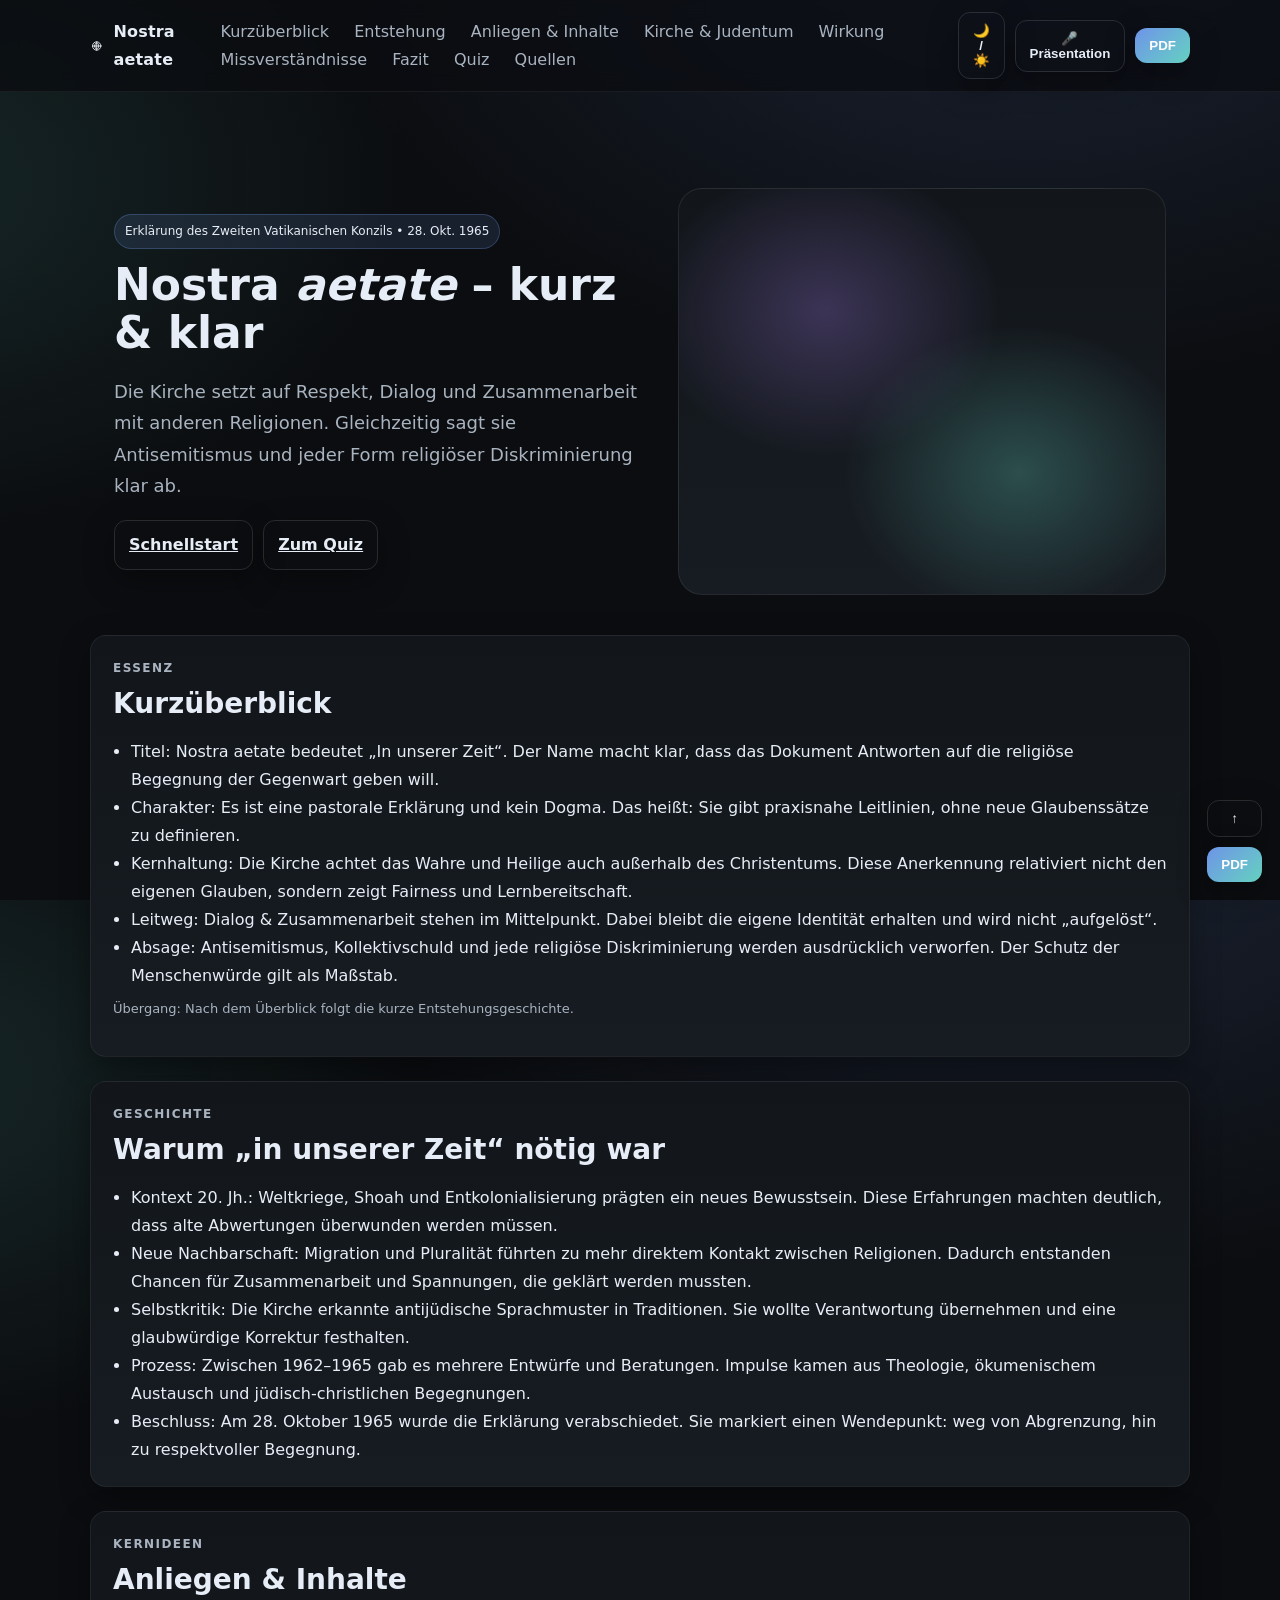
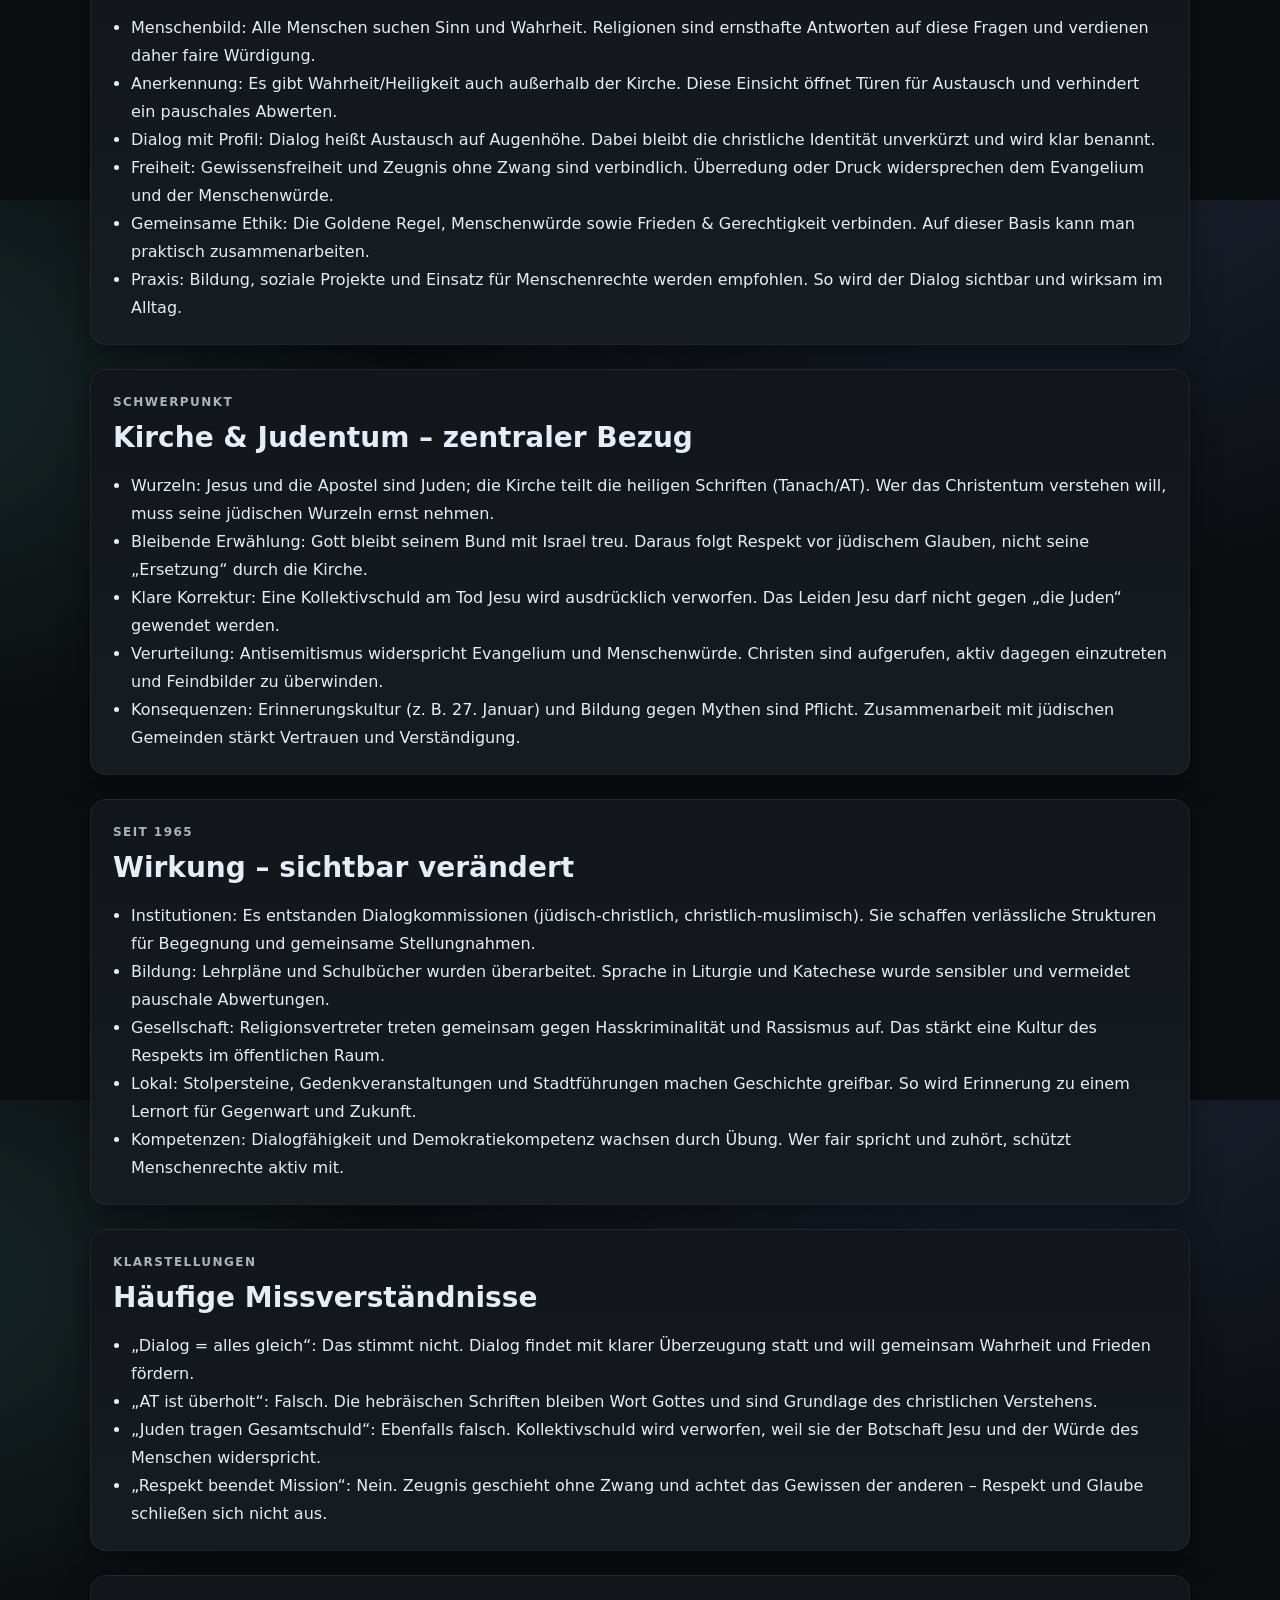
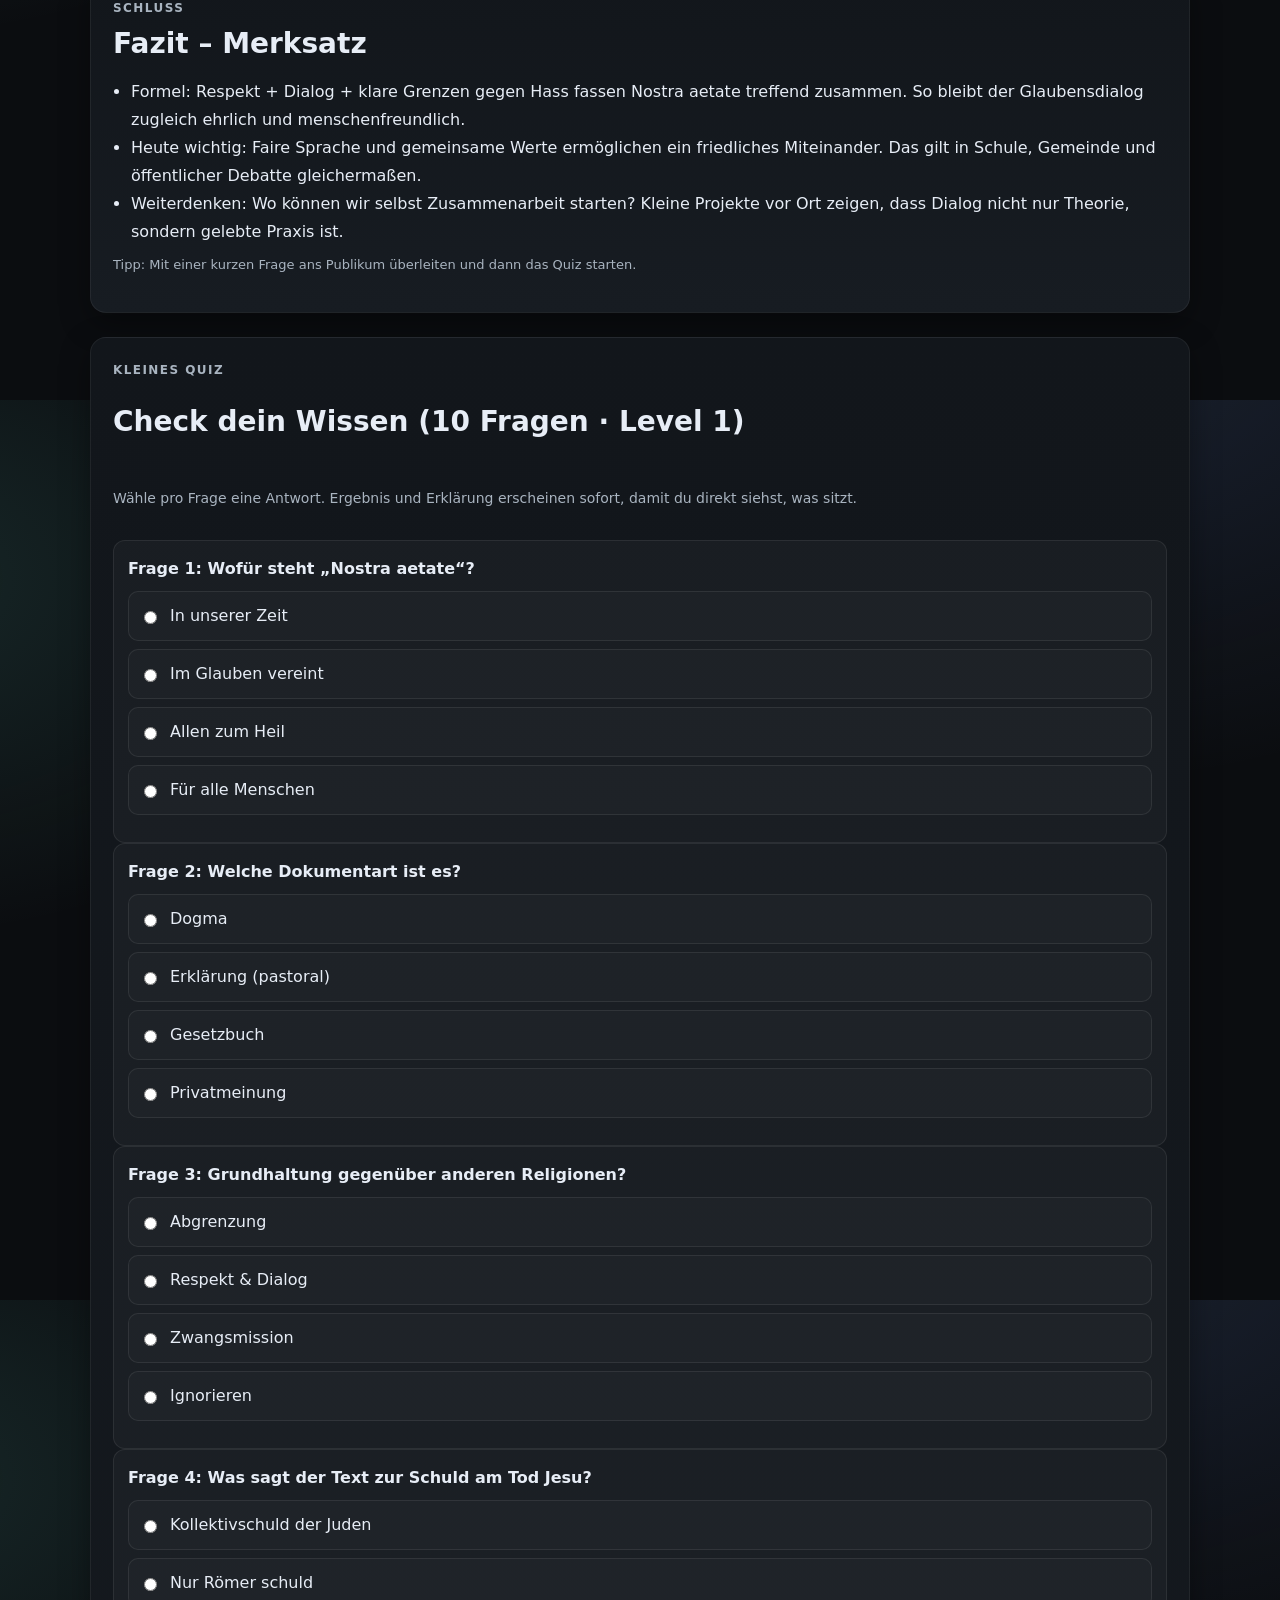
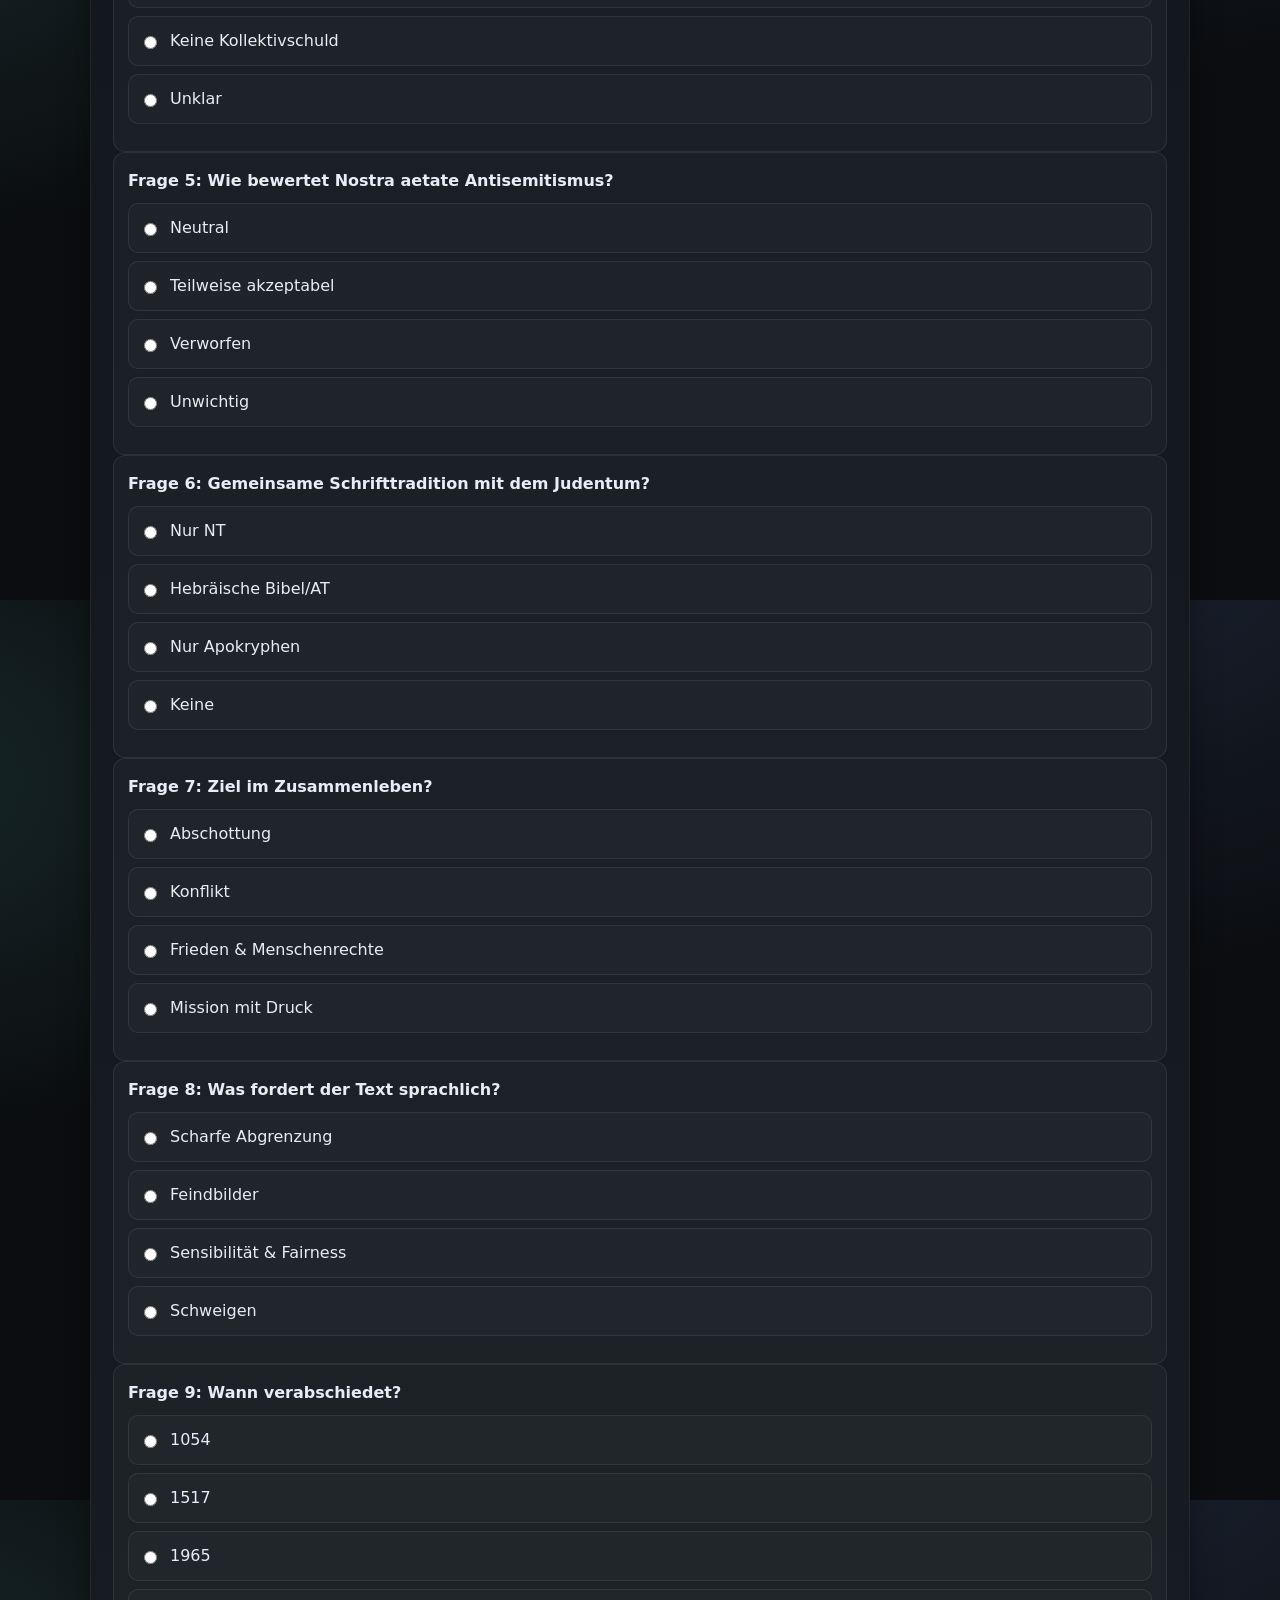
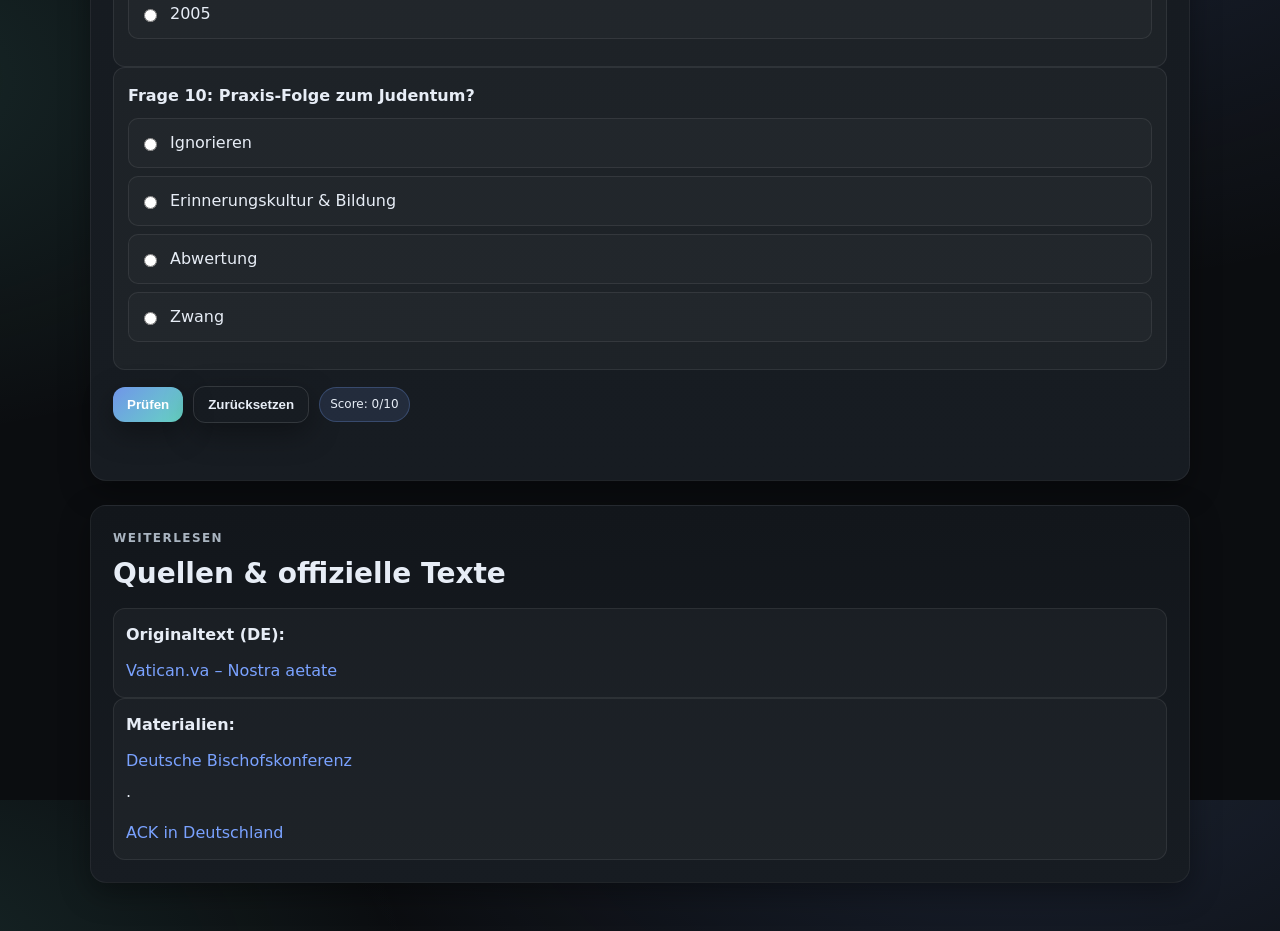
==== online_viewer_net.html @ 60f6f9ee "Add files via upload" ====
<!doctype html>
<html lang="de">
<head>
  <meta charset="utf-8" />
  <meta name="viewport" content="width=device-width, initial-scale=1" />
  <title>Nostra aetate – Kurz & klar (Präsentationsmodus + Quiz)</title>
  <meta name="description" content="Nostra aetate (1965) verständlich erklärt – mit Präsentationsmodus für Referate, längeren Stichpunkten (Option B) und kleinem Quiz." />

  <!-- Favicon als eingebettetes SVG (passt sich currentColor an) -->
  <link rel="icon" href='data:image/svg+xml;utf8,
  <svg xmlns="http://www.w3.org/2000/svg" viewBox="0 0 64 64">
    <rect width="64" height="64" rx="14" ry="14" fill="%230b0d10"/>
    <g fill="none" stroke="%237aa2ff" stroke-width="3" stroke-linecap="round">
      <circle cx="32" cy="32" r="16"/>
      <path d="M16 32h32M32 16v32"/>
      <path d="M24 32c0 7 3.6 12 8 12s8-5 8-12-3.6-12-8-12-8 5-8 12z"/>
    </g>
  </svg>'>

  <style>
    :root{
      --bg:#0b0d10; --surface:#12161b; --surface-2:#171c22;
      --text:#e7edf6; --text-dim:#a9b4c0;
      --brand:#7aa2ff; --brand-2:#6ee7d2; --accent:#b388ff;
      --ok:#7bd88f; --warn:#ffcf6e; --danger:#ff8b8b;
      --radius:16px; --shadow:0 10px 30px rgba(0,0,0,.35); --maxw:1100px;
    }
    :root[data-theme="light"]{
      --bg:#f8fafc; --surface:#fff; --surface-2:#f1f5f9;
      --text:#0b1220; --text-dim:#475569; --brand:#1d4ed8; --brand-2:#0ea5a4; --accent:#7c3aed;
      --shadow:0 10px 30px rgba(2,6,23,.1);
    }
    html,body{height:100%}
    body{
      margin:0; background:
        radial-gradient(1200px 800px at 80% -10%, rgba(122,162,255,.15), transparent 60%),
        radial-gradient(900px 600px at -10% 20%, rgba(110,231,210,.12), transparent 60%),
        var(--bg);
      color:var(--text); font-family: ui-sans-serif,system-ui,-apple-system,Segoe UI,Roboto,Helvetica,Arial;
      line-height:1.75;
    }
    .wrapper{max-width:var(--maxw); margin:0 auto; padding:24px}
    .card{background:linear-gradient(180deg,var(--surface),var(--surface-2)); border:1px solid rgba(255,255,255,.06); border-radius:var(--radius); box-shadow:var(--shadow)}
    header{position:sticky; top:0; z-index:50; backdrop-filter:saturate(140%) blur(10px);
      background:color-mix(in srgb,var(--bg), transparent 25%); border-bottom:1px solid rgba(255,255,255,.06)}
    .nav{display:flex; align-items:center; gap:12px; justify-content:space-between; max-width:var(--maxw); margin:0 auto; padding:12px 24px}
    .logo{display:flex; align-items:center; gap:10px; text-decoration:none; color:var(--text); font-weight:700}
    .logo svg{width:20px; height:20px; display:block}
    .logo span{letter-spacing:.2px}
    nav a{color:var(--text-dim); text-decoration:none; padding:8px 10px; border-radius:10px}
    nav a:hover{color:var(--text); background:rgba(255,255,255,.06)}
    .actions{display:flex; gap:10px; align-items:center}
    .btn{appearance:none; border:0; cursor:pointer; border-radius:12px; padding:10px 14px; font-weight:700;
      background:linear-gradient(135deg, color-mix(in srgb,var(--brand),transparent 10%), color-mix(in srgb,var(--brand-2),transparent 10%)); color:#fff; box-shadow:var(--shadow)}
    .btn.ghost{background:transparent; color:var(--text); border:1px solid rgba(255,255,255,.12)}
    .hero{display:grid; grid-template-columns:1.05fr .95fr; gap:24px; align-items:center; padding:48px 24px 16px}
    .badge{display:inline-flex; gap:8px; align-items:center; background:rgba(122,162,255,.12); border:1px solid rgba(122,162,255,.25);
      color:var(--text); padding:6px 10px; border-radius:999px; font-size:12px}
    h1{font-size:clamp(28px,4vw,44px); line-height:1.1; margin:12px 0}
    p.lead{color:var(--text-dim); font-size:clamp(16px,2.2vw,18px)}
    .hero-art{position:relative; aspect-ratio:1.2/1; border-radius:24px; overflow:hidden;
      background:radial-gradient(60% 60% at 30% 30%, rgba(179,136,255,.25), transparent 60%),
                 radial-gradient(60% 60% at 70% 70%, rgba(110,231,210,.25), transparent 60%),
                 linear-gradient(180deg,var(--surface),var(--surface-2));
      border:1px solid rgba(255,255,255,.08)}
    section{margin:24px 0} section .card{padding:22px}
    h2{margin:0 0 10px; font-size:clamp(22px,2.8vw,28px)} h3{margin:12px 0 6px; font-size:18px}
    .kicker{color:var(--text-dim); font-weight:700; text-transform:uppercase; font-size:12px; letter-spacing:.12em}
    ul{margin:0; padding-left:18px}
    .note{font-size:14px; color:var(--text-dim)}
    .source{display:grid; gap:8px; padding:12px; border-radius:12px; background:rgba(255,255,255,.03); border:1px solid rgba(255,255,255,.08)}
    .source a{color:var(--brand); text-decoration:none} .source a:hover{text-decoration:underline}
    footer{color:var(--text-dim); text-align:center; padding:28px 0 60px}
    .fab{position:fixed; right:18px; bottom:18px; z-index:40; display:flex; flex-direction:column; gap:10px}
    .sr-only{position:absolute; width:1px; height:1px; padding:0; margin:-1px; overflow:hidden; clip:rect(0,0,0,0); border:0}

    /* Quiz (dezent) */
    .quiz-card{display:grid; gap:16px}
    .q{padding:14px; border-radius:12px; border:1px solid rgba(255,255,255,.08); background:rgba(255,255,255,.03)}
    .q h4{margin:0 0 8px; font-size:16px}
    .opts{display:grid; gap:8px; margin-top:8px}
    .opt{
      display:flex; gap:10px; align-items:center;
      padding:10px; border-radius:10px; border:1px solid rgba(255,255,255,.08);
      background:rgba(255,255,255,.02); cursor:pointer;
    }
    .opt input{accent-color:var(--brand)}
    .opt.correct{border-color: rgba(123,216,143,.9); background: rgba(123,216,143,.12)}
    .opt.wrong{border-color: rgba(255,139,139,.9); background: rgba(255,139,139,.12)}
    .feedback{font-size:13px; color:var(--text-dim); margin-top:6px}

    /* ----------------- Präsentationsmodus ----------------- */
    :root[data-present="on"] body{line-height:1.6}
    :root[data-present="on"] .wrapper{max-width:1200px}
    :root[data-present="on"] .deck{display:none}
    :root[data-present="on"] .deck.active{display:block}
    :root[data-present="on"] h2{font-size:clamp(28px,4.5vw,48px)}
    :root[data-present="on"] .deck ul{font-size:clamp(18px,2.2vw,28px)}
    :root[data-present="on"] .deck li{margin:12px 0}
    :root[data-present="on"] header nav{display:none}
    :root[data-present="on"] .present-controls{display:flex}
    .present-controls{
      position:fixed; left:50%; transform:translateX(-50%);
      bottom:18px; z-index:60; display:none; gap:10px;
    }
    .present-controls .btn{padding:12px 18px; border-radius:999px}
    .hint{font-size:13px; color:var(--text-dim); margin-top:8px}

    @media (max-width:900px){.hero{grid-template-columns:1fr} nav{display:none}}
    @media print{
      header,.fab,.present-controls{display:none!important} body{background:#fff; color:#000}
      .card{break-inside:avoid; box-shadow:none; border:1px solid #ddd}
      a{color:#000; text-decoration:underline}
    }
  </style>
</head>
<body>
<header>
  <div class="nav">
    <a class="logo" href="#top" aria-label="Startseite">
      <!-- Minimalistisches Logo: Globus + feines Kreuz, nutzt currentColor -->
      <svg viewBox="0 0 24 24" xmlns="http://www.w3.org/2000/svg" aria-hidden="true">
        <g fill="none" stroke="currentColor" stroke-width="1.6" stroke-linecap="round">
          <circle cx="12" cy="12" r="7.5"/>
          <path d="M4.5 12h15M12 4.5v15"/>
          <path d="M8.5 12c0 3.3 1.7 5.7 3.5 5.7s3.5-2.4 3.5-5.7-1.7-5.7-3.5-5.7-3.5 2.4-3.5 5.7z"/>
        </g>
      </svg>
      <span>Nostra aetate</span>
    </a>
    <nav aria-label="Abschnitte">
      <a href="#kurz">Kurzüberblick</a>
      <a href="#entstehung">Entstehung</a>
      <a href="#anliegen">Anliegen & Inhalte</a>
      <a href="#judentum">Kirche & Judentum</a>
      <a href="#wirkung">Wirkung</a>
      <a href="#mythen">Missverständnisse</a>
      <a href="#fazit">Fazit</a>
      <a href="#quiz">Quiz</a>
      <a href="#quellen">Quellen</a>
    </nav>
    <div class="actions">
      <button class="btn ghost" id="themeToggle" aria-label="Design umschalten">🌙 / ☀️</button>
      <button class="btn ghost" id="presentToggle" aria-label="Präsentationsmodus">🎤 Präsentation</button>
      <button class="btn" id="printBtn" title="Als PDF speichern">PDF</button>
    </div>
  </div>
</header>

<main id="top" class="wrapper">
  <section class="hero">
    <div>
      <span class="badge">Erklärung des Zweiten Vatikanischen Konzils • 28. Okt. 1965</span>
      <h1>Nostra <em>aetate</em> – kurz & klar</h1>
      <p class="lead">Die Kirche setzt auf Respekt, Dialog und Zusammenarbeit mit anderen Religionen. Gleichzeitig sagt sie Antisemitismus und jeder Form religiöser Diskriminierung klar ab.</p>
      <div style="display:flex; gap:10px; flex-wrap:wrap; margin-top:12px">
        <a class="btn ghost" href="#kurz">Schnellstart</a>
        <a class="btn ghost" href="#quiz">Zum Quiz</a>
      </div>
    </div>
    <div class="hero-art" aria-hidden="true"></div>
  </section>

  <!-- FOLIEN-SEKTIONEN -->
  <section id="kurz" class="deck">
    <div class="card">
      <div class="kicker">Essenz</div>
      <h2>Kurzüberblick</h2>
      <ul>
        <li>Titel: Nostra aetate bedeutet „In unserer Zeit“. Der Name macht klar, dass das Dokument Antworten auf die religiöse Begegnung der Gegenwart geben will.</li>
        <li>Charakter: Es ist eine pastorale Erklärung und kein Dogma. Das heißt: Sie gibt praxisnahe Leitlinien, ohne neue Glaubenssätze zu definieren.</li>
        <li>Kernhaltung: Die Kirche achtet das Wahre und Heilige auch außerhalb des Christentums. Diese Anerkennung relativiert nicht den eigenen Glauben, sondern zeigt Fairness und Lernbereitschaft.</li>
        <li>Leitweg: Dialog & Zusammenarbeit stehen im Mittelpunkt. Dabei bleibt die eigene Identität erhalten und wird nicht „aufgelöst“.</li>
        <li>Absage: Antisemitismus, Kollektivschuld und jede religiöse Diskriminierung werden ausdrücklich verworfen. Der Schutz der Menschenwürde gilt als Maßstab.</li>
      </ul>
      <p class="hint">Übergang: Nach dem Überblick folgt die kurze Entstehungsgeschichte.</p>
    </div>
  </section>

  <section id="entstehung" class="deck">
    <div class="card">
      <div class="kicker">Geschichte</div>
      <h2>Warum „in unserer Zeit“ nötig war</h2>
      <ul>
        <li>Kontext 20. Jh.: Weltkriege, Shoah und Entkolonialisierung prägten ein neues Bewusstsein. Diese Erfahrungen machten deutlich, dass alte Abwertungen überwunden werden müssen.</li>
        <li>Neue Nachbarschaft: Migration und Pluralität führten zu mehr direktem Kontakt zwischen Religionen. Dadurch entstanden Chancen für Zusammenarbeit und Spannungen, die geklärt werden mussten.</li>
        <li>Selbstkritik: Die Kirche erkannte antijüdische Sprachmuster in Traditionen. Sie wollte Verantwortung übernehmen und eine glaubwürdige Korrektur festhalten.</li>
        <li>Prozess: Zwischen 1962–1965 gab es mehrere Entwürfe und Beratungen. Impulse kamen aus Theologie, ökumenischem Austausch und jüdisch-christlichen Begegnungen.</li>
        <li>Beschluss: Am 28. Oktober 1965 wurde die Erklärung verabschiedet. Sie markiert einen Wendepunkt: weg von Abgrenzung, hin zu respektvoller Begegnung.</li>
      </ul>
    </div>
  </section>

  <section id="anliegen" class="deck">
    <div class="card">
      <div class="kicker">Kernideen</div>
      <h2>Anliegen & Inhalte</h2>
      <ul>
        <li>Menschenbild: Alle Menschen suchen Sinn und Wahrheit. Religionen sind ernsthafte Antworten auf diese Fragen und verdienen daher faire Würdigung.</li>
        <li>Anerkennung: Es gibt Wahrheit/Heiligkeit auch außerhalb der Kirche. Diese Einsicht öffnet Türen für Austausch und verhindert ein pauschales Abwerten.</li>
        <li>Dialog mit Profil: Dialog heißt Austausch auf Augenhöhe. Dabei bleibt die christliche Identität unverkürzt und wird klar benannt.</li>
        <li>Freiheit: Gewissensfreiheit und Zeugnis ohne Zwang sind verbindlich. Überredung oder Druck widersprechen dem Evangelium und der Menschenwürde.</li>
        <li>Gemeinsame Ethik: Die Goldene Regel, Menschenwürde sowie Frieden & Gerechtigkeit verbinden. Auf dieser Basis kann man praktisch zusammenarbeiten.</li>
        <li>Praxis: Bildung, soziale Projekte und Einsatz für Menschenrechte werden empfohlen. So wird der Dialog sichtbar und wirksam im Alltag.</li>
      </ul>
    </div>
  </section>

  <section id="judentum" class="deck">
    <div class="card">
      <div class="kicker">Schwerpunkt</div>
      <h2>Kirche & Judentum – zentraler Bezug</h2>
      <ul>
        <li>Wurzeln: Jesus und die Apostel sind Juden; die Kirche teilt die heiligen Schriften (Tanach/AT). Wer das Christentum verstehen will, muss seine jüdischen Wurzeln ernst nehmen.</li>
        <li>Bleibende Erwählung: Gott bleibt seinem Bund mit Israel treu. Daraus folgt Respekt vor jüdischem Glauben, nicht seine „Ersetzung“ durch die Kirche.</li>
        <li>Klare Korrektur: Eine Kollektivschuld am Tod Jesu wird ausdrücklich verworfen. Das Leiden Jesu darf nicht gegen „die Juden“ gewendet werden.</li>
        <li>Verurteilung: Antisemitismus widerspricht Evangelium und Menschenwürde. Christen sind aufgerufen, aktiv dagegen einzutreten und Feindbilder zu überwinden.</li>
        <li>Konsequenzen: Erinnerungskultur (z. B. 27. Januar) und Bildung gegen Mythen sind Pflicht. Zusammenarbeit mit jüdischen Gemeinden stärkt Vertrauen und Verständigung.</li>
      </ul>
    </div>
  </section>

  <section id="wirkung" class="deck">
    <div class="card">
      <div class="kicker">Seit 1965</div>
      <h2>Wirkung – sichtbar verändert</h2>
      <ul>
        <li>Institutionen: Es entstanden Dialogkommissionen (jüdisch-christlich, christlich-muslimisch). Sie schaffen verlässliche Strukturen für Begegnung und gemeinsame Stellungnahmen.</li>
        <li>Bildung: Lehrpläne und Schulbücher wurden überarbeitet. Sprache in Liturgie und Katechese wurde sensibler und vermeidet pauschale Abwertungen.</li>
        <li>Gesellschaft: Religionsvertreter treten gemeinsam gegen Hasskriminalität und Rassismus auf. Das stärkt eine Kultur des Respekts im öffentlichen Raum.</li>
        <li>Lokal: Stolpersteine, Gedenkveranstaltungen und Stadtführungen machen Geschichte greifbar. So wird Erinnerung zu einem Lernort für Gegenwart und Zukunft.</li>
        <li>Kompetenzen: Dialogfähigkeit und Demokratiekompetenz wachsen durch Übung. Wer fair spricht und zuhört, schützt Menschenrechte aktiv mit.</li>
      </ul>
    </div>
  </section>

  <section id="mythen" class="deck">
    <div class="card">
      <div class="kicker">Klarstellungen</div>
      <h2>Häufige Missverständnisse</h2>
      <ul>
        <li>„Dialog = alles gleich“: Das stimmt nicht. Dialog findet mit klarer Überzeugung statt und will gemeinsam Wahrheit und Frieden fördern.</li>
        <li>„AT ist überholt“: Falsch. Die hebräischen Schriften bleiben Wort Gottes und sind Grundlage des christlichen Verstehens.</li>
        <li>„Juden tragen Gesamtschuld“: Ebenfalls falsch. Kollektivschuld wird verworfen, weil sie der Botschaft Jesu und der Würde des Menschen widerspricht.</li>
        <li>„Respekt beendet Mission“: Nein. Zeugnis geschieht ohne Zwang und achtet das Gewissen der anderen – Respekt und Glaube schließen sich nicht aus.</li>
      </ul>
    </div>
  </section>

  <section id="fazit" class="deck">
    <div class="card">
      <div class="kicker">Schluss</div>
      <h2>Fazit – Merksatz</h2>
      <ul>
        <li>Formel: Respekt + Dialog + klare Grenzen gegen Hass fassen Nostra aetate treffend zusammen. So bleibt der Glaubensdialog zugleich ehrlich und menschenfreundlich.</li>
        <li>Heute wichtig: Faire Sprache und gemeinsame Werte ermöglichen ein friedliches Miteinander. Das gilt in Schule, Gemeinde und öffentlicher Debatte gleichermaßen.</li>
        <li>Weiterdenken: Wo können wir selbst Zusammenarbeit starten? Kleine Projekte vor Ort zeigen, dass Dialog nicht nur Theorie, sondern gelebte Praxis ist.</li>
      </ul>
      <p class="hint">Tipp: Mit einer kurzen Frage ans Publikum überleiten und dann das Quiz starten.</p>
    </div>
  </section>

  <!-- QUIZ -->
  <section id="quiz" class="deck">
    <div class="card quiz-card">
      <div class="kicker">Kleines Quiz</div>
      <h2>Check dein Wissen (10 Fragen · Level 1)</h2>
      <p class="note">Wähle pro Frage eine Antwort. Ergebnis und Erklärung erscheinen sofort, damit du direkt siehst, was sitzt.</p>
      <div id="quizContainer"></div>
      <div style="display:flex; gap:10px; flex-wrap:wrap; align-items:center">
        <button class="btn" id="checkBtn">Prüfen</button>
        <button class="btn ghost" id="resetBtn">Zurücksetzen</button>
        <span id="scoreBox" class="badge" aria-live="polite">Score: 0/0</span>
      </div>
      <p id="overallFeedback" class="feedback" aria-live="polite"></p>
    </div>
  </section>

  <section id="quellen" class="deck">
    <div class="card">
      <div class="kicker">Weiterlesen</div>
      <h2>Quellen & offizielle Texte</h2>
      <div class="source">
        <strong>Originaltext (DE):</strong>
        <a href="https://www.vatican.va/archive/hist_councils/ii_vatican_council/documents/vat-ii_decl_19651028_nostra-aetate_ge.html" target="_blank" rel="noopener">Vatican.va – Nostra aetate</a>
      </div>
      <div class="source">
        <strong>Materialien:</strong>
        <a href="https://www.dbk.de" target="_blank" rel="noopener">Deutsche Bischofskonferenz</a> ·
        <a href="https://www.oekumene-ack.de/" target="_blank" rel="noopener">ACK in Deutschland</a>
      </div>
    </div>
  </section>
</main>

<!-- Floating Buttons -->
<div class="fab" aria-live="polite">
  <button class="btn ghost" id="toTop" title="Nach oben">↑</button>
  <button class="btn" id="printBtn" title="Seite drucken / als PDF speichern">PDF</button>
</div>

<!-- Präsentations-Steuerung -->
<div class="present-controls" id="presentControls">
  <button class="btn ghost" id="prevBtn" aria-label="Zurück">⟵ Zurück</button>
  <button class="btn" id="nextBtn" aria-label="Weiter">Weiter ⟶</button>
</div>

<script>
  // Smooth scroll (nur im Normalmodus)
  document.querySelectorAll('a[href^="#"]').forEach(a=>{
    a.addEventListener('click', e=>{
      const id=a.getAttribute('href'); const el=document.querySelector(id);
      if(el && document.documentElement.getAttribute('data-present')!=='on'){
        e.preventDefault(); el.scrollIntoView({behavior:'smooth', block:'start'}); history.pushState(null,'',id);
      }
    });
  });

  // Buttons
  document.getElementById('toTop').addEventListener('click', ()=> window.scrollTo({top:0, behavior:'smooth'}));
  document.getElementById('printBtn').addEventListener('click', ()=> window.print());

  // Theme toggle
  const root=document.documentElement;
  const themeKey='na_theme';
  const savedTheme=localStorage.getItem(themeKey);
  if(savedTheme){ root.setAttribute('data-theme', savedTheme); } else { root.setAttribute('data-theme','dark'); }
  document.getElementById('themeToggle').addEventListener('click', ()=>{
    const cur=root.getAttribute('data-theme')==='light'?'dark':'light';
    root.setAttribute('data-theme', cur); localStorage.setItem(themeKey, cur);
  });

  // Präsentationsmodus
  const presentKey='na_present';
  const presentToggle=document.getElementById('presentToggle');
  const presentControls=document.getElementById('presentControls');
  const decks=[...document.querySelectorAll('.deck')];
  let slide=0;

  function setSlide(i){
    slide=Math.max(0, Math.min(i, decks.length-1));
    decks.forEach((sec,idx)=> sec.classList.toggle('active', idx===slide));
    if(root.getAttribute('data-present')==='on'){
      location.hash = decks[slide].id ? ('#'+decks[slide].id) : '#';
    }
  }
  function enterPresent(){
    root.setAttribute('data-present','on');
    presentControls.style.display='flex';
    const hashId = location.hash.replace('#','');
    const startIndex = hashId ? Math.max(0, decks.findIndex(d => d.id===hashId)) : 0;
    setSlide(startIndex);
    localStorage.setItem(presentKey,'on');
  }
  function exitPresent(){
    root.setAttribute('data-present','off');
    presentControls.style.display='none';
    localStorage.setItem(presentKey,'off');
  }
  presentToggle.addEventListener('click', ()=> {
    if(root.getAttribute('data-present')==='on'){ exitPresent(); } else { enterPresent(); }
  });
  document.getElementById('prevBtn').addEventListener('click', ()=> setSlide(slide-1));
  document.getElementById('nextBtn').addEventListener('click', ()=> setSlide(slide+1));
  window.addEventListener('keydown', (e)=>{
    if(root.getAttribute('data-present')!=='on') return;
    if(['ArrowRight','PageDown',' '].includes(e.key)){ e.preventDefault(); setSlide(slide+1); }
    if(['ArrowLeft','PageUp','Backspace'].includes(e.key)){ e.preventDefault(); setSlide(slide-1); }
    if(e.key==='Escape'){ exitPresent(); }
  });
  if(localStorage.getItem(presentKey)==='on'){ enterPresent(); }

  // --------- QUIZ DATA ----------
  const quizData = [
    { q:"Wofür steht „Nostra aetate“?", opts:["In unserer Zeit","Im Glauben vereint","Allen zum Heil","Für alle Menschen"], correct:0, expl:"Der Titel betont die Gegenwartsorientierung des Textes." },
    { q:"Welche Dokumentart ist es?", opts:["Dogma","Erklärung (pastoral)","Gesetzbuch","Privatmeinung"], correct:1, expl:"Es bietet praxisnahe Leitlinien und definiert kein neues Dogma." },
    { q:"Grundhaltung gegenüber anderen Religionen?", opts:["Abgrenzung","Respekt & Dialog","Zwangsmission","Ignorieren"], correct:1, expl:"Respekt vor Wahrheit/Heiligkeit und Bereitschaft zur Zusammenarbeit." },
    { q:"Was sagt der Text zur Schuld am Tod Jesu?", opts:["Kollektivschuld der Juden","Nur Römer schuld","Keine Kollektivschuld","Unklar"], correct:2, expl:"Kollektivschuld widerspricht Evangelium und Menschenwürde." },
    { q:"Wie bewertet Nostra aetate Antisemitismus?", opts:["Neutral","Teilweise akzeptabel","Verworfen","Unwichtig"], correct:2, expl:"Antisemitismus wird klar verurteilt." },
    { q:"Gemeinsame Schrifttradition mit dem Judentum?", opts:["Nur NT","Hebräische Bibel/AT","Nur Apokryphen","Keine"], correct:1, expl:"Das Christentum hat jüdische Wurzeln im AT/Tanach." },
    { q:"Ziel im Zusammenleben?", opts:["Abschottung","Konflikt","Frieden & Menschenrechte","Mission mit Druck"], correct:2, expl:"Gemeinsame Verantwortung für eine gerechte und friedliche Gesellschaft." },
    { q:"Was fordert der Text sprachlich?", opts:["Scharfe Abgrenzung","Feindbilder","Sensibilität & Fairness","Schweigen"], correct:2, expl:"Respektvolle Sprache verhindert Pauschalisierungen und Hass." },
    { q:"Wann verabschiedet?", opts:["1054","1517","1965","2005"], correct:2, expl:"Beschlussdatum ist der 28. Oktober 1965." },
    { q:"Praxis-Folge zum Judentum?", opts:["Ignorieren","Erinnerungskultur & Bildung","Abwertung","Zwang"], correct:1, expl:"Gedenkarbeit, Unterricht ohne Stereotype und Zusammenarbeit vor Ort." }
  ];

  // --------- QUIZ RENDERING ----------
  const quizContainer = document.getElementById('quizContainer');
  const scoreBox = document.getElementById('scoreBox');
  const overallFeedback = document.getElementById('overallFeedback');
  const checkBtn = document.getElementById('checkBtn');
  const resetBtn = document.getElementById('resetBtn');

  function renderQuiz() {
    if(!quizContainer) return;
    quizContainer.innerHTML = '';
    quizData.forEach((item, idx) => {
      const qWrap = document.createElement('div');
      qWrap.className = 'q';
      qWrap.setAttribute('data-idx', idx);

      const title = document.createElement('h4');
      title.textContent = `Frage ${idx+1}: ${item.q}`;
      qWrap.appendChild(title);

      const opts = document.createElement('div');
      opts.className = 'opts';

      item.opts.forEach((text, oi) => {
        const label = document.createElement('label');
        label.className = 'opt';
        const input = document.createElement('input');
        input.type = 'radio';
        input.name = `q${idx}`;
        input.value = oi;
        input.setAttribute('aria-label', text);

        const span = document.createElement('span');
        span.textContent = text;

        label.appendChild(input);
        label.appendChild(span);
        opts.appendChild(label);
      });

      const fb = document.createElement('p');
      fb.className = 'feedback';
      fb.id = `fb-${idx}`;
      fb.textContent = '';

      qWrap.appendChild(opts);
      qWrap.appendChild(fb);
      quizContainer.appendChild(qWrap);
    });

    if (scoreBox) scoreBox.textContent = `Score: 0/${quizData.length}`;
    if (overallFeedback) overallFeedback.textContent = '';
  }

  function gradeQuiz() {
    let score = 0;
    quizData.forEach((item, idx) => {
      const chosen = document.querySelector(`input[name="q${idx}"]:checked`);
      const labelsWrap = document.querySelectorAll(`[name="q${idx}"]`)?.[0]?.closest('.opts');
      const allLabels = labelsWrap ? labelsWrap.querySelectorAll('.opt') : [];
      allLabels.forEach(l => l.classList.remove('correct','wrong'));

      if (!chosen) {
        document.getElementById(`fb-${idx}`).textContent = 'Bitte eine Antwort wählen.';
        return;
      }

      const val = Number(chosen.value);
      const labels = chosen.closest('.opts').querySelectorAll('.opt');

      labels.forEach((lab, i)=> {
        if (i === item.correct) lab.classList.add('correct');
        if (i === val && val !== item.correct) lab.classList.add('wrong');
      });

      if (val === item.correct) {
        score++;
        document.getElementById(`fb-${idx}`).textContent = 'Richtig! ✅ ' + item.expl;
      } else {
        document.getElementById(`fb-${idx}`).textContent = 'Leider falsch. ❌ ' + item.expl;
      }
    });

    if (scoreBox) scoreBox.textContent = `Score: ${score}/${quizData.length}`;
    const pct = Math.round((score / quizData.length) * 100);
    overallFeedback.textContent =
      pct === 100 ? 'Perfekt! 🎉' :
      pct >= 80 ? 'Sehr gut! 💪' :
      pct >= 50 ? 'Okay – die Kernpunkte oben kurz wiederholen. 🙂' :
      'Nochmal durchlesen und dann erneut versuchen. 📚';
  }

  function resetQuiz() {
    renderQuiz();
    if (overallFeedback) overallFeedback.textContent = '';
    const first = quizContainer.querySelector('.q input');
    if (first) first.focus();
  }

  document.getElementById('checkBtn')?.addEventListener('click', gradeQuiz);
  document.getElementById('resetBtn')?.addEventListener('click', resetQuiz);

  // init
  renderQuiz();
</script>
</body>
</html>
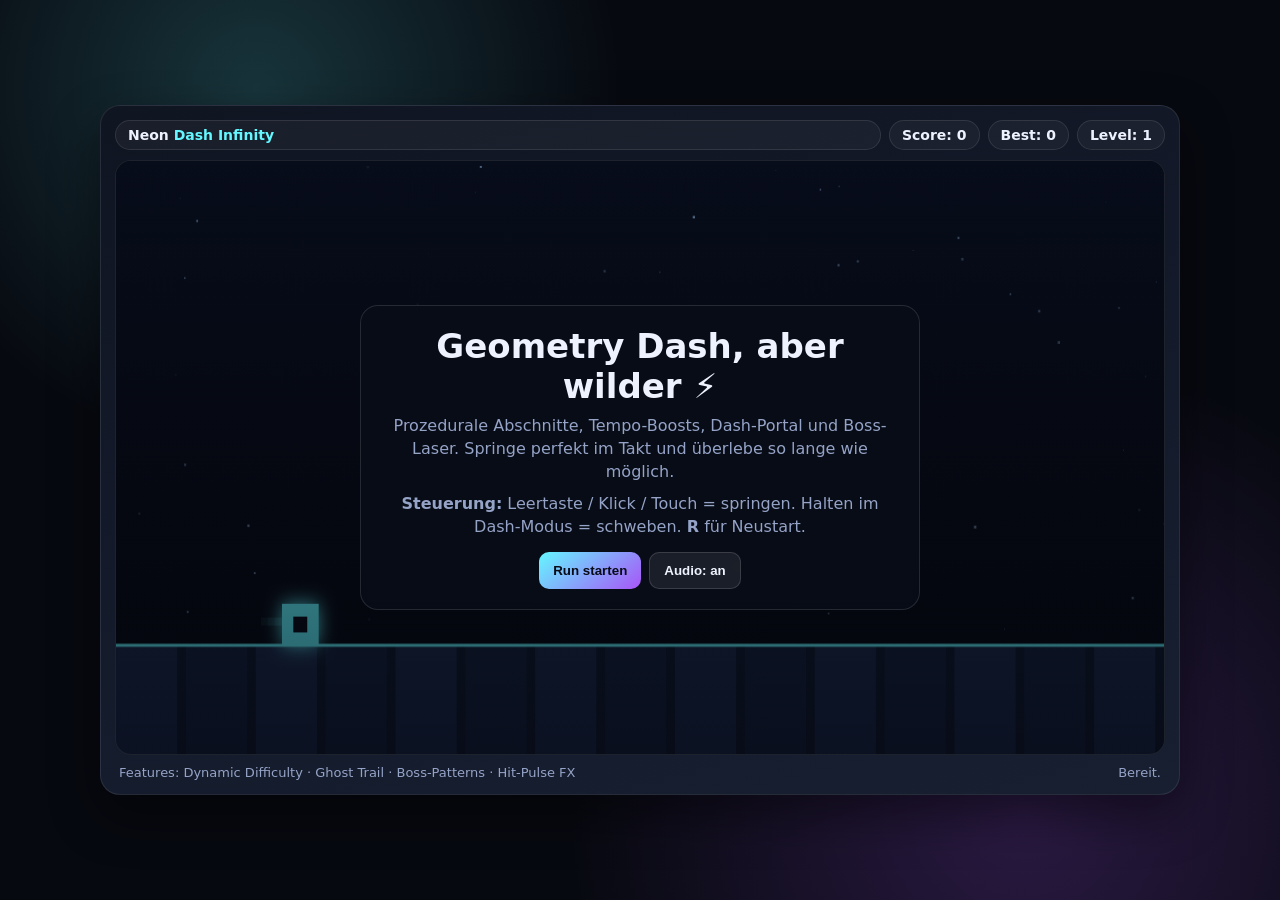
==== commit 8aae95e2: "Build Neon Dash browser game experience" ====
--- a/online_viewer_net.html
+++ b/online_viewer_net.html
@@ -2,491 +2,565 @@
 <html lang="de">
 <head>
   <meta charset="utf-8" />
-  <meta name="viewport" content="width=device-width, initial-scale=1" />
-  <title>Nostra aetate – Kurz & klar (Präsentationsmodus + Quiz)</title>
-  <meta name="description" content="Nostra aetate (1965) verständlich erklärt – mit Präsentationsmodus für Referate, längeren Stichpunkten (Option B) und kleinem Quiz." />
-
-  <!-- Favicon als eingebettetes SVG (passt sich currentColor an) -->
-  <link rel="icon" href='data:image/svg+xml;utf8,
-  <svg xmlns="http://www.w3.org/2000/svg" viewBox="0 0 64 64">
-    <rect width="64" height="64" rx="14" ry="14" fill="%230b0d10"/>
-    <g fill="none" stroke="%237aa2ff" stroke-width="3" stroke-linecap="round">
-      <circle cx="32" cy="32" r="16"/>
-      <path d="M16 32h32M32 16v32"/>
-      <path d="M24 32c0 7 3.6 12 8 12s8-5 8-12-3.6-12-8-12-8 5-8 12z"/>
-    </g>
-  </svg>'>
-
+  <meta name="viewport" content="width=device-width,initial-scale=1" />
+  <title>Neon Dash Infinity</title>
+  <meta name="description" content="Schnelle Browser-Variante im Geometry-Dash-Stil mit prozeduralen Patterns, Dash-Modus und Boss-Phase." />
   <style>
     :root{
-      --bg:#0b0d10; --surface:#12161b; --surface-2:#171c22;
-      --text:#e7edf6; --text-dim:#a9b4c0;
-      --brand:#7aa2ff; --brand-2:#6ee7d2; --accent:#b388ff;
-      --ok:#7bd88f; --warn:#ffcf6e; --danger:#ff8b8b;
-      --radius:16px; --shadow:0 10px 30px rgba(0,0,0,.35); --maxw:1100px;
-    }
-    :root[data-theme="light"]{
-      --bg:#f8fafc; --surface:#fff; --surface-2:#f1f5f9;
-      --text:#0b1220; --text-dim:#475569; --brand:#1d4ed8; --brand-2:#0ea5a4; --accent:#7c3aed;
-      --shadow:0 10px 30px rgba(2,6,23,.1);
-    }
+      --bg:#070910;
+      --panel:#101522;
+      --panel-2:#171f31;
+      --text:#eef2ff;
+      --muted:#95a3c7;
+      --accent:#64f7ff;
+      --accent2:#a855f7;
+      --good:#6df6a8;
+      --danger:#ff6f91;
+    }
+    *{box-sizing:border-box}
     html,body{height:100%}
     body{
-      margin:0; background:
-        radial-gradient(1200px 800px at 80% -10%, rgba(122,162,255,.15), transparent 60%),
-        radial-gradient(900px 600px at -10% 20%, rgba(110,231,210,.12), transparent 60%),
+      margin:0;
+      color:var(--text);
+      font-family:Inter,system-ui,-apple-system,Segoe UI,Roboto,sans-serif;
+      background:
+        radial-gradient(circle at 20% 10%, rgba(100,247,255,.18), transparent 28%),
+        radial-gradient(circle at 80% 90%, rgba(168,85,247,.22), transparent 35%),
         var(--bg);
-      color:var(--text); font-family: ui-sans-serif,system-ui,-apple-system,Segoe UI,Roboto,Helvetica,Arial;
-      line-height:1.75;
-    }
-    .wrapper{max-width:var(--maxw); margin:0 auto; padding:24px}
-    .card{background:linear-gradient(180deg,var(--surface),var(--surface-2)); border:1px solid rgba(255,255,255,.06); border-radius:var(--radius); box-shadow:var(--shadow)}
-    header{position:sticky; top:0; z-index:50; backdrop-filter:saturate(140%) blur(10px);
-      background:color-mix(in srgb,var(--bg), transparent 25%); border-bottom:1px solid rgba(255,255,255,.06)}
-    .nav{display:flex; align-items:center; gap:12px; justify-content:space-between; max-width:var(--maxw); margin:0 auto; padding:12px 24px}
-    .logo{display:flex; align-items:center; gap:10px; text-decoration:none; color:var(--text); font-weight:700}
-    .logo svg{width:20px; height:20px; display:block}
-    .logo span{letter-spacing:.2px}
-    nav a{color:var(--text-dim); text-decoration:none; padding:8px 10px; border-radius:10px}
-    nav a:hover{color:var(--text); background:rgba(255,255,255,.06)}
-    .actions{display:flex; gap:10px; align-items:center}
-    .btn{appearance:none; border:0; cursor:pointer; border-radius:12px; padding:10px 14px; font-weight:700;
-      background:linear-gradient(135deg, color-mix(in srgb,var(--brand),transparent 10%), color-mix(in srgb,var(--brand-2),transparent 10%)); color:#fff; box-shadow:var(--shadow)}
-    .btn.ghost{background:transparent; color:var(--text); border:1px solid rgba(255,255,255,.12)}
-    .hero{display:grid; grid-template-columns:1.05fr .95fr; gap:24px; align-items:center; padding:48px 24px 16px}
-    .badge{display:inline-flex; gap:8px; align-items:center; background:rgba(122,162,255,.12); border:1px solid rgba(122,162,255,.25);
-      color:var(--text); padding:6px 10px; border-radius:999px; font-size:12px}
-    h1{font-size:clamp(28px,4vw,44px); line-height:1.1; margin:12px 0}
-    p.lead{color:var(--text-dim); font-size:clamp(16px,2.2vw,18px)}
-    .hero-art{position:relative; aspect-ratio:1.2/1; border-radius:24px; overflow:hidden;
-      background:radial-gradient(60% 60% at 30% 30%, rgba(179,136,255,.25), transparent 60%),
-                 radial-gradient(60% 60% at 70% 70%, rgba(110,231,210,.25), transparent 60%),
-                 linear-gradient(180deg,var(--surface),var(--surface-2));
-      border:1px solid rgba(255,255,255,.08)}
-    section{margin:24px 0} section .card{padding:22px}
-    h2{margin:0 0 10px; font-size:clamp(22px,2.8vw,28px)} h3{margin:12px 0 6px; font-size:18px}
-    .kicker{color:var(--text-dim); font-weight:700; text-transform:uppercase; font-size:12px; letter-spacing:.12em}
-    ul{margin:0; padding-left:18px}
-    .note{font-size:14px; color:var(--text-dim)}
-    .source{display:grid; gap:8px; padding:12px; border-radius:12px; background:rgba(255,255,255,.03); border:1px solid rgba(255,255,255,.08)}
-    .source a{color:var(--brand); text-decoration:none} .source a:hover{text-decoration:underline}
-    footer{color:var(--text-dim); text-align:center; padding:28px 0 60px}
-    .fab{position:fixed; right:18px; bottom:18px; z-index:40; display:flex; flex-direction:column; gap:10px}
-    .sr-only{position:absolute; width:1px; height:1px; padding:0; margin:-1px; overflow:hidden; clip:rect(0,0,0,0); border:0}
-
-    /* Quiz (dezent) */
-    .quiz-card{display:grid; gap:16px}
-    .q{padding:14px; border-radius:12px; border:1px solid rgba(255,255,255,.08); background:rgba(255,255,255,.03)}
-    .q h4{margin:0 0 8px; font-size:16px}
-    .opts{display:grid; gap:8px; margin-top:8px}
-    .opt{
-      display:flex; gap:10px; align-items:center;
-      padding:10px; border-radius:10px; border:1px solid rgba(255,255,255,.08);
-      background:rgba(255,255,255,.02); cursor:pointer;
-    }
-    .opt input{accent-color:var(--brand)}
-    .opt.correct{border-color: rgba(123,216,143,.9); background: rgba(123,216,143,.12)}
-    .opt.wrong{border-color: rgba(255,139,139,.9); background: rgba(255,139,139,.12)}
-    .feedback{font-size:13px; color:var(--text-dim); margin-top:6px}
-
-    /* ----------------- Präsentationsmodus ----------------- */
-    :root[data-present="on"] body{line-height:1.6}
-    :root[data-present="on"] .wrapper{max-width:1200px}
-    :root[data-present="on"] .deck{display:none}
-    :root[data-present="on"] .deck.active{display:block}
-    :root[data-present="on"] h2{font-size:clamp(28px,4.5vw,48px)}
-    :root[data-present="on"] .deck ul{font-size:clamp(18px,2.2vw,28px)}
-    :root[data-present="on"] .deck li{margin:12px 0}
-    :root[data-present="on"] header nav{display:none}
-    :root[data-present="on"] .present-controls{display:flex}
-    .present-controls{
-      position:fixed; left:50%; transform:translateX(-50%);
-      bottom:18px; z-index:60; display:none; gap:10px;
-    }
-    .present-controls .btn{padding:12px 18px; border-radius:999px}
-    .hint{font-size:13px; color:var(--text-dim); margin-top:8px}
-
-    @media (max-width:900px){.hero{grid-template-columns:1fr} nav{display:none}}
-    @media print{
-      header,.fab,.present-controls{display:none!important} body{background:#fff; color:#000}
-      .card{break-inside:avoid; box-shadow:none; border:1px solid #ddd}
-      a{color:#000; text-decoration:underline}
-    }
+      display:grid;
+      place-items:center;
+      overflow:hidden;
+    }
+    .wrap{
+      width:min(1080px,96vw);
+      height:min(690px,95vh);
+      background:linear-gradient(165deg,var(--panel),var(--panel-2));
+      border:1px solid rgba(255,255,255,.09);
+      border-radius:20px;
+      box-shadow:0 20px 50px rgba(0,0,0,.45);
+      padding:14px;
+      display:grid;
+      grid-template-rows:auto 1fr auto;
+      gap:10px;
+    }
+    .hud{display:grid;grid-template-columns:1fr auto auto auto;gap:8px;align-items:center}
+    .pill{
+      border:1px solid rgba(255,255,255,.1);
+      background:rgba(255,255,255,.04);
+      border-radius:999px;
+      padding:6px 12px;
+      font-weight:700;
+      font-size:14px;
+    }
+    .accent{color:var(--accent)}
+    .canvas-box{
+      border-radius:16px;
+      overflow:hidden;
+      border:1px solid rgba(255,255,255,.08);
+      background:#0a0f1a;
+      position:relative;
+    }
+    canvas{display:block;width:100%;height:100%}
+    .overlay{
+      position:absolute;inset:0;
+      display:grid;place-items:center;
+      text-align:center;
+      background:linear-gradient(rgba(2,4,11,.2),rgba(2,4,11,.65));
+      transition:opacity .25s;
+    }
+    .card{
+      width:min(560px,92%);
+      background:rgba(9,13,24,.85);
+      border:1px solid rgba(255,255,255,.12);
+      border-radius:18px;
+      padding:20px;
+      backdrop-filter:blur(4px);
+    }
+    h1{margin:0 0 8px;font-size:clamp(22px,3vw,34px)}
+    p{margin:8px 0;color:var(--muted);line-height:1.45}
+    .controls{display:flex;flex-wrap:wrap;gap:8px;justify-content:center;margin-top:14px}
+    button{
+      border:0;
+      background:linear-gradient(140deg,var(--accent),var(--accent2));
+      color:#080a15;
+      border-radius:10px;
+      padding:10px 14px;
+      font-weight:800;
+      cursor:pointer;
+    }
+    button.secondary{
+      background:rgba(255,255,255,.08);
+      color:var(--text);
+      border:1px solid rgba(255,255,255,.14);
+    }
+    .footer{font-size:13px;color:var(--muted);display:flex;justify-content:space-between;gap:8px;flex-wrap:wrap;padding:0 4px}
+    .hidden{opacity:0;pointer-events:none}
   </style>
 </head>
 <body>
-<header>
-  <div class="nav">
-    <a class="logo" href="#top" aria-label="Startseite">
-      <!-- Minimalistisches Logo: Globus + feines Kreuz, nutzt currentColor -->
-      <svg viewBox="0 0 24 24" xmlns="http://www.w3.org/2000/svg" aria-hidden="true">
-        <g fill="none" stroke="currentColor" stroke-width="1.6" stroke-linecap="round">
-          <circle cx="12" cy="12" r="7.5"/>
-          <path d="M4.5 12h15M12 4.5v15"/>
-          <path d="M8.5 12c0 3.3 1.7 5.7 3.5 5.7s3.5-2.4 3.5-5.7-1.7-5.7-3.5-5.7-3.5 2.4-3.5 5.7z"/>
-        </g>
-      </svg>
-      <span>Nostra aetate</span>
-    </a>
-    <nav aria-label="Abschnitte">
-      <a href="#kurz">Kurzüberblick</a>
-      <a href="#entstehung">Entstehung</a>
-      <a href="#anliegen">Anliegen & Inhalte</a>
-      <a href="#judentum">Kirche & Judentum</a>
-      <a href="#wirkung">Wirkung</a>
-      <a href="#mythen">Missverständnisse</a>
-      <a href="#fazit">Fazit</a>
-      <a href="#quiz">Quiz</a>
-      <a href="#quellen">Quellen</a>
-    </nav>
-    <div class="actions">
-      <button class="btn ghost" id="themeToggle" aria-label="Design umschalten">🌙 / ☀️</button>
-      <button class="btn ghost" id="presentToggle" aria-label="Präsentationsmodus">🎤 Präsentation</button>
-      <button class="btn" id="printBtn" title="Als PDF speichern">PDF</button>
+  <div class="wrap">
+    <div class="hud">
+      <div class="pill">Neon <span class="accent">Dash Infinity</span></div>
+      <div class="pill">Score: <span id="score">0</span></div>
+      <div class="pill">Best: <span id="best">0</span></div>
+      <div class="pill">Level: <span id="stage">1</span></div>
+    </div>
+    <div class="canvas-box">
+      <canvas id="game" width="1200" height="600"></canvas>
+      <div class="overlay" id="overlay">
+        <div class="card">
+          <h1>Geometry Dash, aber wilder ⚡</h1>
+          <p>Prozedurale Abschnitte, Tempo-Boosts, Dash-Portal und Boss-Laser. Springe perfekt im Takt und überlebe so lange wie möglich.</p>
+          <p><strong>Steuerung:</strong> Leertaste / Klick / Touch = springen. Halten im Dash-Modus = schweben. <strong>R</strong> für Neustart.</p>
+          <div class="controls">
+            <button id="startBtn">Run starten</button>
+            <button id="audioBtn" class="secondary">Audio: an</button>
+          </div>
+        </div>
+      </div>
+    </div>
+    <div class="footer">
+      <span>Features: Dynamic Difficulty · Ghost Trail · Boss-Patterns · Hit-Pulse FX</span>
+      <span id="state">Bereit.</span>
     </div>
   </div>
-</header>
-
-<main id="top" class="wrapper">
-  <section class="hero">
-    <div>
-      <span class="badge">Erklärung des Zweiten Vatikanischen Konzils • 28. Okt. 1965</span>
-      <h1>Nostra <em>aetate</em> – kurz & klar</h1>
-      <p class="lead">Die Kirche setzt auf Respekt, Dialog und Zusammenarbeit mit anderen Religionen. Gleichzeitig sagt sie Antisemitismus und jeder Form religiöser Diskriminierung klar ab.</p>
-      <div style="display:flex; gap:10px; flex-wrap:wrap; margin-top:12px">
-        <a class="btn ghost" href="#kurz">Schnellstart</a>
-        <a class="btn ghost" href="#quiz">Zum Quiz</a>
-      </div>
-    </div>
-    <div class="hero-art" aria-hidden="true"></div>
-  </section>
-
-  <!-- FOLIEN-SEKTIONEN -->
-  <section id="kurz" class="deck">
-    <div class="card">
-      <div class="kicker">Essenz</div>
-      <h2>Kurzüberblick</h2>
-      <ul>
-        <li>Titel: Nostra aetate bedeutet „In unserer Zeit“. Der Name macht klar, dass das Dokument Antworten auf die religiöse Begegnung der Gegenwart geben will.</li>
-        <li>Charakter: Es ist eine pastorale Erklärung und kein Dogma. Das heißt: Sie gibt praxisnahe Leitlinien, ohne neue Glaubenssätze zu definieren.</li>
-        <li>Kernhaltung: Die Kirche achtet das Wahre und Heilige auch außerhalb des Christentums. Diese Anerkennung relativiert nicht den eigenen Glauben, sondern zeigt Fairness und Lernbereitschaft.</li>
-        <li>Leitweg: Dialog & Zusammenarbeit stehen im Mittelpunkt. Dabei bleibt die eigene Identität erhalten und wird nicht „aufgelöst“.</li>
-        <li>Absage: Antisemitismus, Kollektivschuld und jede religiöse Diskriminierung werden ausdrücklich verworfen. Der Schutz der Menschenwürde gilt als Maßstab.</li>
-      </ul>
-      <p class="hint">Übergang: Nach dem Überblick folgt die kurze Entstehungsgeschichte.</p>
-    </div>
-  </section>
-
-  <section id="entstehung" class="deck">
-    <div class="card">
-      <div class="kicker">Geschichte</div>
-      <h2>Warum „in unserer Zeit“ nötig war</h2>
-      <ul>
-        <li>Kontext 20. Jh.: Weltkriege, Shoah und Entkolonialisierung prägten ein neues Bewusstsein. Diese Erfahrungen machten deutlich, dass alte Abwertungen überwunden werden müssen.</li>
-        <li>Neue Nachbarschaft: Migration und Pluralität führten zu mehr direktem Kontakt zwischen Religionen. Dadurch entstanden Chancen für Zusammenarbeit und Spannungen, die geklärt werden mussten.</li>
-        <li>Selbstkritik: Die Kirche erkannte antijüdische Sprachmuster in Traditionen. Sie wollte Verantwortung übernehmen und eine glaubwürdige Korrektur festhalten.</li>
-        <li>Prozess: Zwischen 1962–1965 gab es mehrere Entwürfe und Beratungen. Impulse kamen aus Theologie, ökumenischem Austausch und jüdisch-christlichen Begegnungen.</li>
-        <li>Beschluss: Am 28. Oktober 1965 wurde die Erklärung verabschiedet. Sie markiert einen Wendepunkt: weg von Abgrenzung, hin zu respektvoller Begegnung.</li>
-      </ul>
-    </div>
-  </section>
-
-  <section id="anliegen" class="deck">
-    <div class="card">
-      <div class="kicker">Kernideen</div>
-      <h2>Anliegen & Inhalte</h2>
-      <ul>
-        <li>Menschenbild: Alle Menschen suchen Sinn und Wahrheit. Religionen sind ernsthafte Antworten auf diese Fragen und verdienen daher faire Würdigung.</li>
-        <li>Anerkennung: Es gibt Wahrheit/Heiligkeit auch außerhalb der Kirche. Diese Einsicht öffnet Türen für Austausch und verhindert ein pauschales Abwerten.</li>
-        <li>Dialog mit Profil: Dialog heißt Austausch auf Augenhöhe. Dabei bleibt die christliche Identität unverkürzt und wird klar benannt.</li>
-        <li>Freiheit: Gewissensfreiheit und Zeugnis ohne Zwang sind verbindlich. Überredung oder Druck widersprechen dem Evangelium und der Menschenwürde.</li>
-        <li>Gemeinsame Ethik: Die Goldene Regel, Menschenwürde sowie Frieden & Gerechtigkeit verbinden. Auf dieser Basis kann man praktisch zusammenarbeiten.</li>
-        <li>Praxis: Bildung, soziale Projekte und Einsatz für Menschenrechte werden empfohlen. So wird der Dialog sichtbar und wirksam im Alltag.</li>
-      </ul>
-    </div>
-  </section>
-
-  <section id="judentum" class="deck">
-    <div class="card">
-      <div class="kicker">Schwerpunkt</div>
-      <h2>Kirche & Judentum – zentraler Bezug</h2>
-      <ul>
-        <li>Wurzeln: Jesus und die Apostel sind Juden; die Kirche teilt die heiligen Schriften (Tanach/AT). Wer das Christentum verstehen will, muss seine jüdischen Wurzeln ernst nehmen.</li>
-        <li>Bleibende Erwählung: Gott bleibt seinem Bund mit Israel treu. Daraus folgt Respekt vor jüdischem Glauben, nicht seine „Ersetzung“ durch die Kirche.</li>
-        <li>Klare Korrektur: Eine Kollektivschuld am Tod Jesu wird ausdrücklich verworfen. Das Leiden Jesu darf nicht gegen „die Juden“ gewendet werden.</li>
-        <li>Verurteilung: Antisemitismus widerspricht Evangelium und Menschenwürde. Christen sind aufgerufen, aktiv dagegen einzutreten und Feindbilder zu überwinden.</li>
-        <li>Konsequenzen: Erinnerungskultur (z. B. 27. Januar) und Bildung gegen Mythen sind Pflicht. Zusammenarbeit mit jüdischen Gemeinden stärkt Vertrauen und Verständigung.</li>
-      </ul>
-    </div>
-  </section>
-
-  <section id="wirkung" class="deck">
-    <div class="card">
-      <div class="kicker">Seit 1965</div>
-      <h2>Wirkung – sichtbar verändert</h2>
-      <ul>
-        <li>Institutionen: Es entstanden Dialogkommissionen (jüdisch-christlich, christlich-muslimisch). Sie schaffen verlässliche Strukturen für Begegnung und gemeinsame Stellungnahmen.</li>
-        <li>Bildung: Lehrpläne und Schulbücher wurden überarbeitet. Sprache in Liturgie und Katechese wurde sensibler und vermeidet pauschale Abwertungen.</li>
-        <li>Gesellschaft: Religionsvertreter treten gemeinsam gegen Hasskriminalität und Rassismus auf. Das stärkt eine Kultur des Respekts im öffentlichen Raum.</li>
-        <li>Lokal: Stolpersteine, Gedenkveranstaltungen und Stadtführungen machen Geschichte greifbar. So wird Erinnerung zu einem Lernort für Gegenwart und Zukunft.</li>
-        <li>Kompetenzen: Dialogfähigkeit und Demokratiekompetenz wachsen durch Übung. Wer fair spricht und zuhört, schützt Menschenrechte aktiv mit.</li>
-      </ul>
-    </div>
-  </section>
-
-  <section id="mythen" class="deck">
-    <div class="card">
-      <div class="kicker">Klarstellungen</div>
-      <h2>Häufige Missverständnisse</h2>
-      <ul>
-        <li>„Dialog = alles gleich“: Das stimmt nicht. Dialog findet mit klarer Überzeugung statt und will gemeinsam Wahrheit und Frieden fördern.</li>
-        <li>„AT ist überholt“: Falsch. Die hebräischen Schriften bleiben Wort Gottes und sind Grundlage des christlichen Verstehens.</li>
-        <li>„Juden tragen Gesamtschuld“: Ebenfalls falsch. Kollektivschuld wird verworfen, weil sie der Botschaft Jesu und der Würde des Menschen widerspricht.</li>
-        <li>„Respekt beendet Mission“: Nein. Zeugnis geschieht ohne Zwang und achtet das Gewissen der anderen – Respekt und Glaube schließen sich nicht aus.</li>
-      </ul>
-    </div>
-  </section>
-
-  <section id="fazit" class="deck">
-    <div class="card">
-      <div class="kicker">Schluss</div>
-      <h2>Fazit – Merksatz</h2>
-      <ul>
-        <li>Formel: Respekt + Dialog + klare Grenzen gegen Hass fassen Nostra aetate treffend zusammen. So bleibt der Glaubensdialog zugleich ehrlich und menschenfreundlich.</li>
-        <li>Heute wichtig: Faire Sprache und gemeinsame Werte ermöglichen ein friedliches Miteinander. Das gilt in Schule, Gemeinde und öffentlicher Debatte gleichermaßen.</li>
-        <li>Weiterdenken: Wo können wir selbst Zusammenarbeit starten? Kleine Projekte vor Ort zeigen, dass Dialog nicht nur Theorie, sondern gelebte Praxis ist.</li>
-      </ul>
-      <p class="hint">Tipp: Mit einer kurzen Frage ans Publikum überleiten und dann das Quiz starten.</p>
-    </div>
-  </section>
-
-  <!-- QUIZ -->
-  <section id="quiz" class="deck">
-    <div class="card quiz-card">
-      <div class="kicker">Kleines Quiz</div>
-      <h2>Check dein Wissen (10 Fragen · Level 1)</h2>
-      <p class="note">Wähle pro Frage eine Antwort. Ergebnis und Erklärung erscheinen sofort, damit du direkt siehst, was sitzt.</p>
-      <div id="quizContainer"></div>
-      <div style="display:flex; gap:10px; flex-wrap:wrap; align-items:center">
-        <button class="btn" id="checkBtn">Prüfen</button>
-        <button class="btn ghost" id="resetBtn">Zurücksetzen</button>
-        <span id="scoreBox" class="badge" aria-live="polite">Score: 0/0</span>
-      </div>
-      <p id="overallFeedback" class="feedback" aria-live="polite"></p>
-    </div>
-  </section>
-
-  <section id="quellen" class="deck">
-    <div class="card">
-      <div class="kicker">Weiterlesen</div>
-      <h2>Quellen & offizielle Texte</h2>
-      <div class="source">
-        <strong>Originaltext (DE):</strong>
-        <a href="https://www.vatican.va/archive/hist_councils/ii_vatican_council/documents/vat-ii_decl_19651028_nostra-aetate_ge.html" target="_blank" rel="noopener">Vatican.va – Nostra aetate</a>
-      </div>
-      <div class="source">
-        <strong>Materialien:</strong>
-        <a href="https://www.dbk.de" target="_blank" rel="noopener">Deutsche Bischofskonferenz</a> ·
-        <a href="https://www.oekumene-ack.de/" target="_blank" rel="noopener">ACK in Deutschland</a>
-      </div>
-    </div>
-  </section>
-</main>
-
-<!-- Floating Buttons -->
-<div class="fab" aria-live="polite">
-  <button class="btn ghost" id="toTop" title="Nach oben">↑</button>
-  <button class="btn" id="printBtn" title="Seite drucken / als PDF speichern">PDF</button>
-</div>
-
-<!-- Präsentations-Steuerung -->
-<div class="present-controls" id="presentControls">
-  <button class="btn ghost" id="prevBtn" aria-label="Zurück">⟵ Zurück</button>
-  <button class="btn" id="nextBtn" aria-label="Weiter">Weiter ⟶</button>
-</div>
 
 <script>
-  // Smooth scroll (nur im Normalmodus)
-  document.querySelectorAll('a[href^="#"]').forEach(a=>{
-    a.addEventListener('click', e=>{
-      const id=a.getAttribute('href'); const el=document.querySelector(id);
-      if(el && document.documentElement.getAttribute('data-present')!=='on'){
-        e.preventDefault(); el.scrollIntoView({behavior:'smooth', block:'start'}); history.pushState(null,'',id);
-      }
+(() => {
+  const canvas = document.getElementById('game');
+  const ctx = canvas.getContext('2d');
+  const overlay = document.getElementById('overlay');
+  const scoreEl = document.getElementById('score');
+  const bestEl = document.getElementById('best');
+  const stageEl = document.getElementById('stage');
+  const stateEl = document.getElementById('state');
+  const startBtn = document.getElementById('startBtn');
+  const audioBtn = document.getElementById('audioBtn');
+
+  const W = canvas.width;
+  const H = canvas.height;
+  const GROUND = H - 110;
+  let running = false;
+  let muted = false;
+  let t = 0;
+  let pulse = 0;
+  let score = 0;
+  let best = Number(localStorage.getItem('neonDashBest') || 0);
+  let patternCooldown = 0;
+  let rngSeed = Math.random() * 99999;
+
+  bestEl.textContent = best;
+
+  const input = { down:false };
+  const stars = Array.from({length:90}, (_,i) => ({
+    x: Math.random()*W,
+    y: Math.random()*H,
+    z: 0.2 + Math.random()*1.4,
+    tw: Math.random()*Math.PI*2,
+    p: i%3
+  }));
+
+  const player = {
+    x: 190,
+    y: GROUND - 42,
+    w: 42,
+    h: 42,
+    vy: 0,
+    rot: 0,
+    dash: false,
+    dashFuel: 0,
+    coyote: 0,
+    onGround:true,
+    alive:true
+  };
+
+  const world = {
+    speed: 7,
+    targetSpeed: 7,
+    distance: 0,
+    stage: 1,
+    obstacles: [],
+    particles: [],
+    rings: [],
+    lasers: []
+  };
+
+  const audio = createSynth();
+
+  function resetGame() {
+    t = 0; score = 0; patternCooldown = 20;
+    rngSeed = Math.random()*99999;
+    player.y = GROUND - player.h; player.vy = 0; player.rot = 0;
+    player.onGround = true; player.alive = true; player.dash = false; player.dashFuel = 0; player.coyote = 0;
+    world.speed = 7; world.targetSpeed = 7; world.distance = 0; world.stage = 1;
+    world.obstacles.length = 0; world.particles.length = 0; world.rings.length = 0; world.lasers.length = 0;
+    stageEl.textContent = '1';
+    stateEl.textContent = 'GO!';
+  }
+
+  function startGame() {
+    resetGame();
+    running = true;
+    overlay.classList.add('hidden');
+  }
+
+  function gameOver() {
+    player.alive = false;
+    running = false;
+    pulse = 1;
+    stateEl.textContent = 'Crash! Drücke R oder starte neu.';
+    overlay.classList.remove('hidden');
+    const msg = overlay.querySelector('p');
+    msg.innerHTML = `Score <strong>${Math.floor(score)}</strong> · Best <strong>${best}</strong>. Du warst in Stage ${world.stage}.`;
+  }
+
+  function jump() {
+    if (!player.alive) return;
+    if (player.onGround || player.coyote > 0) {
+      player.vy = -13.5;
+      player.onGround = false;
+      player.coyote = 0;
+      spawnBurst(player.x + 18, player.y + player.h, 18, '#64f7ff');
+      beep(880, 0.05, 'triangle');
+    }
+  }
+
+  function spawnBurst(x, y, n, color) {
+    for (let i = 0; i < n; i++) {
+      world.particles.push({
+        x, y,
+        vx: (Math.random() - 0.5) * 8,
+        vy: (Math.random() - 0.8) * 6,
+        life: 22 + Math.random() * 20,
+        color,
+        r: 2 + Math.random() * 3
+      });
+    }
+  }
+
+  function seeded() {
+    const x = Math.sin(rngSeed++) * 10000;
+    return x - Math.floor(x);
+  }
+
+  function spawnPattern() {
+    const s = world.stage;
+    const x0 = W + 60;
+    const gap = Math.max(145, 220 - s * 8);
+    const typeRoll = seeded();
+
+    if (typeRoll < 0.38) {
+      const count = 2 + Math.floor(seeded() * 3);
+      for (let i = 0; i < count; i++) {
+        world.obstacles.push({ x: x0 + i * gap, y: GROUND - 44, w: 42, h: 44, kind:'spike' });
+      }
+    } else if (typeRoll < 0.66) {
+      world.obstacles.push({ x: x0, y: GROUND - 80, w: 56, h: 80, kind:'tower' });
+      world.obstacles.push({ x: x0 + 110, y: GROUND - 44, w: 42, h: 44, kind:'spike' });
+      if (s > 2 && seeded() > 0.4) {
+        world.rings.push({ x: x0 + 60, y: GROUND - 170, r: 20, used:false });
+      }
+    } else if (typeRoll < 0.86) {
+      world.obstacles.push({ x: x0, y: GROUND - 44, w: 42, h: 44, kind:'spike' });
+      world.obstacles.push({ x: x0 + 180, y: GROUND - 44, w: 42, h: 44, kind:'spike' });
+      world.obstacles.push({ x: x0 + 360, y: GROUND - 44, w: 42, h: 44, kind:'spike' });
+      world.rings.push({ x: x0 + 180, y: GROUND - 180, r: 18, used:false });
+    } else {
+      world.obstacles.push({ x: x0, y: GROUND - 44, w: 42, h: 44, kind:'spike' });
+      world.obstacles.push({ x: x0 + 130, y: GROUND - 120, w: 54, h: 120, kind:'tower' });
+      world.obstacles.push({ x: x0 + 260, y: GROUND - 44, w: 42, h: 44, kind:'spike' });
+      if (s >= 4) {
+        world.lasers.push({ x: x0 + 360, y: 110 + seeded()*200, w: 28, h: 8, phase:seeded()*Math.PI*2 });
+      }
+    }
+  }
+
+  function update() {
+    if (!running) return;
+    t += 1;
+    world.distance += world.speed;
+    score += world.speed * 0.22;
+    scoreEl.textContent = Math.floor(score);
+
+    world.stage = 1 + Math.floor(score / 450);
+    stageEl.textContent = world.stage;
+    world.targetSpeed = Math.min(15.5, 7 + world.stage * 0.55);
+    world.speed += (world.targetSpeed - world.speed) * 0.02;
+
+    if (score > best) {
+      best = Math.floor(score);
+      bestEl.textContent = best;
+      localStorage.setItem('neonDashBest', best);
+    }
+
+    if (patternCooldown <= 0) {
+      spawnPattern();
+      patternCooldown = Math.max(16, 45 - world.stage * 2.8 + seeded() * 10);
+    }
+    patternCooldown -= world.speed * 0.12;
+
+    if (!player.onGround) {
+      player.coyote = Math.max(0, player.coyote - 1);
+    }
+
+    if (player.dash) {
+      if (input.down && player.dashFuel > 0) {
+        player.vy += -0.6;
+        player.dashFuel -= 0.7;
+        spawnBurst(player.x, player.y + 18, 2, '#a855f7');
+      }
+      if (player.dashFuel <= 0) player.dash = false;
+    }
+
+    player.vy += 0.7;
+    if (player.vy > 18) player.vy = 18;
+    player.y += player.vy;
+
+    if (player.y + player.h >= GROUND) {
+      if (!player.onGround) {
+        beep(220, 0.04, 'square');
+      }
+      player.y = GROUND - player.h;
+      player.vy = 0;
+      player.onGround = true;
+      player.coyote = 5;
+    } else {
+      player.onGround = false;
+    }
+
+    player.rot += player.onGround ? 0 : 0.17;
+
+    for (const o of world.obstacles) o.x -= world.speed;
+    for (const r of world.rings) r.x -= world.speed;
+    for (const l of world.lasers) {
+      l.x -= world.speed;
+      l.phase += 0.06;
+      l.h = 8 + Math.sin(l.phase) * 4;
+    }
+
+    world.obstacles = world.obstacles.filter(o => o.x + o.w > -40);
+    world.rings = world.rings.filter(r => r.x + r.r > -40);
+    world.lasers = world.lasers.filter(l => l.x + l.w > -40);
+
+    for (const p of world.particles) {
+      p.x += p.vx; p.y += p.vy;
+      p.vy += 0.17;
+      p.life -= 1;
+    }
+    world.particles = world.particles.filter(p => p.life > 0);
+
+    for (const ring of world.rings) {
+      if (ring.used) continue;
+      const dx = (player.x + player.w * 0.5) - ring.x;
+      const dy = (player.y + player.h * 0.5) - ring.y;
+      const hit = Math.hypot(dx, dy) < ring.r + 14;
+      if (hit) {
+        ring.used = true;
+        player.vy = -14;
+        player.dash = true;
+        player.dashFuel = 34;
+        spawnBurst(ring.x, ring.y, 32, '#a855f7');
+        beep(1180, 0.08, 'sawtooth');
+      }
+    }
+
+    for (const o of world.obstacles) {
+      if (rectHit(player, o)) {
+        spawnBurst(player.x + 20, player.y + 20, 45, '#ff6f91');
+        beep(120, 0.15, 'square');
+        gameOver();
+      }
+    }
+
+    for (const l of world.lasers) {
+      const danger = {
+        x:l.x,
+        y:l.y - 30,
+        w:l.w,
+        h:60
+      };
+      if (rectHit(player, danger)) {
+        spawnBurst(player.x + 20, player.y + 20, 45, '#ff6f91');
+        beep(100, 0.18, 'sawtooth');
+        gameOver();
+      }
+    }
+
+    if (player.y > H + 100) {
+      gameOver();
+    }
+  }
+
+  function rectHit(a,b) {
+    return a.x < b.x + b.w && a.x + a.w > b.x && a.y < b.y + b.h && a.y + a.h > b.y;
+  }
+
+  function draw() {
+    const skyShift = (t * world.speed * 0.2) % W;
+    ctx.clearRect(0,0,W,H);
+
+    const g = ctx.createLinearGradient(0,0,0,H);
+    g.addColorStop(0,'#090f1f');
+    g.addColorStop(1,'#070910');
+    ctx.fillStyle = g;
+    ctx.fillRect(0,0,W,H);
+
+    stars.forEach(s => {
+      const xx = (s.x - skyShift * s.z + W) % W;
+      const twinkle = 0.4 + Math.sin(t*0.02 + s.tw)*0.3;
+      ctx.fillStyle = `rgba(170,210,255,${twinkle})`;
+      ctx.fillRect(xx, s.y + Math.sin(t*0.01 + s.p)*2, s.z*1.8, s.z*1.8);
     });
+
+    drawGround();
+    drawObjects();
+    drawPlayer();
+    drawParticles();
+
+    if (pulse > 0.01) {
+      ctx.fillStyle = `rgba(255,80,120,${pulse * 0.2})`;
+      ctx.fillRect(0,0,W,H);
+      pulse *= 0.88;
+    }
+  }
+
+  function drawGround() {
+    const offset = (world.distance * 0.6) % 80;
+    ctx.fillStyle = '#111b30';
+    ctx.fillRect(0, GROUND, W, H - GROUND);
+
+    for (let x = -80; x < W + 80; x += 80) {
+      ctx.fillStyle = (Math.floor((x + offset)/80) % 2 === 0) ? '#1c2b4c' : '#16233f';
+      ctx.fillRect(x - offset, GROUND, 70, H - GROUND);
+    }
+
+    ctx.strokeStyle = '#64f7ff';
+    ctx.lineWidth = 3;
+    ctx.beginPath();
+    ctx.moveTo(0, GROUND);
+    ctx.lineTo(W, GROUND);
+    ctx.stroke();
+  }
+
+  function drawObjects() {
+    for (const o of world.obstacles) {
+      if (o.kind === 'spike') {
+        ctx.fillStyle = '#ff6f91';
+        ctx.beginPath();
+        ctx.moveTo(o.x, o.y + o.h);
+        ctx.lineTo(o.x + o.w / 2, o.y);
+        ctx.lineTo(o.x + o.w, o.y + o.h);
+        ctx.closePath();
+        ctx.fill();
+      } else {
+        ctx.fillStyle = '#7a6cff';
+        ctx.fillRect(o.x, o.y, o.w, o.h);
+        ctx.fillStyle = 'rgba(255,255,255,.2)';
+        ctx.fillRect(o.x + 5, o.y + 5, o.w - 10, 12);
+      }
+    }
+
+    for (const ring of world.rings) {
+      if (ring.used) continue;
+      ctx.strokeStyle = '#a855f7';
+      ctx.lineWidth = 5;
+      ctx.beginPath();
+      ctx.arc(ring.x, ring.y, ring.r + Math.sin(t*0.08)*2, 0, Math.PI*2);
+      ctx.stroke();
+    }
+
+    for (const l of world.lasers) {
+      ctx.fillStyle = '#ff496e';
+      ctx.fillRect(l.x, l.y, l.w, l.h);
+      ctx.fillStyle = 'rgba(255,73,110,.3)';
+      ctx.fillRect(l.x - 12, l.y - 20, l.w + 24, l.h + 40);
+    }
+  }
+
+  function drawPlayer() {
+    ctx.save();
+    ctx.translate(player.x + player.w / 2, player.y + player.h / 2);
+    ctx.rotate(player.rot);
+
+    ctx.fillStyle = player.dash ? '#a855f7' : '#64f7ff';
+    ctx.shadowColor = player.dash ? '#a855f7' : '#64f7ff';
+    ctx.shadowBlur = 20;
+    ctx.fillRect(-player.w / 2, -player.h / 2, player.w, player.h);
+
+    ctx.shadowBlur = 0;
+    ctx.fillStyle = '#0a0d19';
+    ctx.fillRect(-8, -8, 16, 16);
+    ctx.restore();
+
+    for (let i = 0; i < 4; i++) {
+      ctx.fillStyle = `rgba(100,247,255,${0.22 - i*0.05})`;
+      ctx.fillRect(player.x - i*8, player.y + 14, 8, 8);
+    }
+  }
+
+  function drawParticles() {
+    for (const p of world.particles) {
+      ctx.fillStyle = p.color;
+      ctx.globalAlpha = Math.max(0, p.life / 36);
+      ctx.fillRect(p.x, p.y, p.r, p.r);
+      ctx.globalAlpha = 1;
+    }
+  }
+
+  function loop() {
+    update();
+    draw();
+    requestAnimationFrame(loop);
+  }
+
+  function createSynth() {
+    const Ctx = window.AudioContext || window.webkitAudioContext;
+    return Ctx ? new Ctx() : null;
+  }
+
+  function beep(freq, dur, type='sine') {
+    if (muted || !audio) return;
+    if (audio.state === 'suspended') audio.resume();
+    const now = audio.currentTime;
+    const osc = audio.createOscillator();
+    const gain = audio.createGain();
+    osc.type = type;
+    osc.frequency.value = freq;
+    gain.gain.setValueAtTime(0.001, now);
+    gain.gain.exponentialRampToValueAtTime(0.12, now + 0.01);
+    gain.gain.exponentialRampToValueAtTime(0.001, now + dur);
+    osc.connect(gain).connect(audio.destination);
+    osc.start(now);
+    osc.stop(now + dur + 0.02);
+  }
+
+  document.addEventListener('keydown', (e) => {
+    if (e.code === 'Space') {
+      e.preventDefault();
+      input.down = true;
+      if (running) jump();
+    }
+    if (e.key.toLowerCase() === 'r') {
+      startGame();
+    }
   });
-
-  // Buttons
-  document.getElementById('toTop').addEventListener('click', ()=> window.scrollTo({top:0, behavior:'smooth'}));
-  document.getElementById('printBtn').addEventListener('click', ()=> window.print());
-
-  // Theme toggle
-  const root=document.documentElement;
-  const themeKey='na_theme';
-  const savedTheme=localStorage.getItem(themeKey);
-  if(savedTheme){ root.setAttribute('data-theme', savedTheme); } else { root.setAttribute('data-theme','dark'); }
-  document.getElementById('themeToggle').addEventListener('click', ()=>{
-    const cur=root.getAttribute('data-theme')==='light'?'dark':'light';
-    root.setAttribute('data-theme', cur); localStorage.setItem(themeKey, cur);
+  document.addEventListener('keyup', (e) => {
+    if (e.code === 'Space') input.down = false;
   });
-
-  // Präsentationsmodus
-  const presentKey='na_present';
-  const presentToggle=document.getElementById('presentToggle');
-  const presentControls=document.getElementById('presentControls');
-  const decks=[...document.querySelectorAll('.deck')];
-  let slide=0;
-
-  function setSlide(i){
-    slide=Math.max(0, Math.min(i, decks.length-1));
-    decks.forEach((sec,idx)=> sec.classList.toggle('active', idx===slide));
-    if(root.getAttribute('data-present')==='on'){
-      location.hash = decks[slide].id ? ('#'+decks[slide].id) : '#';
-    }
-  }
-  function enterPresent(){
-    root.setAttribute('data-present','on');
-    presentControls.style.display='flex';
-    const hashId = location.hash.replace('#','');
-    const startIndex = hashId ? Math.max(0, decks.findIndex(d => d.id===hashId)) : 0;
-    setSlide(startIndex);
-    localStorage.setItem(presentKey,'on');
-  }
-  function exitPresent(){
-    root.setAttribute('data-present','off');
-    presentControls.style.display='none';
-    localStorage.setItem(presentKey,'off');
-  }
-  presentToggle.addEventListener('click', ()=> {
-    if(root.getAttribute('data-present')==='on'){ exitPresent(); } else { enterPresent(); }
+  canvas.addEventListener('pointerdown', () => {
+    input.down = true;
+    if (running) jump();
   });
-  document.getElementById('prevBtn').addEventListener('click', ()=> setSlide(slide-1));
-  document.getElementById('nextBtn').addEventListener('click', ()=> setSlide(slide+1));
-  window.addEventListener('keydown', (e)=>{
-    if(root.getAttribute('data-present')!=='on') return;
-    if(['ArrowRight','PageDown',' '].includes(e.key)){ e.preventDefault(); setSlide(slide+1); }
-    if(['ArrowLeft','PageUp','Backspace'].includes(e.key)){ e.preventDefault(); setSlide(slide-1); }
-    if(e.key==='Escape'){ exitPresent(); }
+  window.addEventListener('pointerup', () => input.down = false);
+
+  startBtn.addEventListener('click', startGame);
+  audioBtn.addEventListener('click', () => {
+    muted = !muted;
+    audioBtn.textContent = `Audio: ${muted ? 'aus' : 'an'}`;
   });
-  if(localStorage.getItem(presentKey)==='on'){ enterPresent(); }
-
-  // --------- QUIZ DATA ----------
-  const quizData = [
-    { q:"Wofür steht „Nostra aetate“?", opts:["In unserer Zeit","Im Glauben vereint","Allen zum Heil","Für alle Menschen"], correct:0, expl:"Der Titel betont die Gegenwartsorientierung des Textes." },
-    { q:"Welche Dokumentart ist es?", opts:["Dogma","Erklärung (pastoral)","Gesetzbuch","Privatmeinung"], correct:1, expl:"Es bietet praxisnahe Leitlinien und definiert kein neues Dogma." },
-    { q:"Grundhaltung gegenüber anderen Religionen?", opts:["Abgrenzung","Respekt & Dialog","Zwangsmission","Ignorieren"], correct:1, expl:"Respekt vor Wahrheit/Heiligkeit und Bereitschaft zur Zusammenarbeit." },
-    { q:"Was sagt der Text zur Schuld am Tod Jesu?", opts:["Kollektivschuld der Juden","Nur Römer schuld","Keine Kollektivschuld","Unklar"], correct:2, expl:"Kollektivschuld widerspricht Evangelium und Menschenwürde." },
-    { q:"Wie bewertet Nostra aetate Antisemitismus?", opts:["Neutral","Teilweise akzeptabel","Verworfen","Unwichtig"], correct:2, expl:"Antisemitismus wird klar verurteilt." },
-    { q:"Gemeinsame Schrifttradition mit dem Judentum?", opts:["Nur NT","Hebräische Bibel/AT","Nur Apokryphen","Keine"], correct:1, expl:"Das Christentum hat jüdische Wurzeln im AT/Tanach." },
-    { q:"Ziel im Zusammenleben?", opts:["Abschottung","Konflikt","Frieden & Menschenrechte","Mission mit Druck"], correct:2, expl:"Gemeinsame Verantwortung für eine gerechte und friedliche Gesellschaft." },
-    { q:"Was fordert der Text sprachlich?", opts:["Scharfe Abgrenzung","Feindbilder","Sensibilität & Fairness","Schweigen"], correct:2, expl:"Respektvolle Sprache verhindert Pauschalisierungen und Hass." },
-    { q:"Wann verabschiedet?", opts:["1054","1517","1965","2005"], correct:2, expl:"Beschlussdatum ist der 28. Oktober 1965." },
-    { q:"Praxis-Folge zum Judentum?", opts:["Ignorieren","Erinnerungskultur & Bildung","Abwertung","Zwang"], correct:1, expl:"Gedenkarbeit, Unterricht ohne Stereotype und Zusammenarbeit vor Ort." }
-  ];
-
-  // --------- QUIZ RENDERING ----------
-  const quizContainer = document.getElementById('quizContainer');
-  const scoreBox = document.getElementById('scoreBox');
-  const overallFeedback = document.getElementById('overallFeedback');
-  const checkBtn = document.getElementById('checkBtn');
-  const resetBtn = document.getElementById('resetBtn');
-
-  function renderQuiz() {
-    if(!quizContainer) return;
-    quizContainer.innerHTML = '';
-    quizData.forEach((item, idx) => {
-      const qWrap = document.createElement('div');
-      qWrap.className = 'q';
-      qWrap.setAttribute('data-idx', idx);
-
-      const title = document.createElement('h4');
-      title.textContent = `Frage ${idx+1}: ${item.q}`;
-      qWrap.appendChild(title);
-
-      const opts = document.createElement('div');
-      opts.className = 'opts';
-
-      item.opts.forEach((text, oi) => {
-        const label = document.createElement('label');
-        label.className = 'opt';
-        const input = document.createElement('input');
-        input.type = 'radio';
-        input.name = `q${idx}`;
-        input.value = oi;
-        input.setAttribute('aria-label', text);
-
-        const span = document.createElement('span');
-        span.textContent = text;
-
-        label.appendChild(input);
-        label.appendChild(span);
-        opts.appendChild(label);
-      });
-
-      const fb = document.createElement('p');
-      fb.className = 'feedback';
-      fb.id = `fb-${idx}`;
-      fb.textContent = '';
-
-      qWrap.appendChild(opts);
-      qWrap.appendChild(fb);
-      quizContainer.appendChild(qWrap);
-    });
-
-    if (scoreBox) scoreBox.textContent = `Score: 0/${quizData.length}`;
-    if (overallFeedback) overallFeedback.textContent = '';
-  }
-
-  function gradeQuiz() {
-    let score = 0;
-    quizData.forEach((item, idx) => {
-      const chosen = document.querySelector(`input[name="q${idx}"]:checked`);
-      const labelsWrap = document.querySelectorAll(`[name="q${idx}"]`)?.[0]?.closest('.opts');
-      const allLabels = labelsWrap ? labelsWrap.querySelectorAll('.opt') : [];
-      allLabels.forEach(l => l.classList.remove('correct','wrong'));
-
-      if (!chosen) {
-        document.getElementById(`fb-${idx}`).textContent = 'Bitte eine Antwort wählen.';
-        return;
-      }
-
-      const val = Number(chosen.value);
-      const labels = chosen.closest('.opts').querySelectorAll('.opt');
-
-      labels.forEach((lab, i)=> {
-        if (i === item.correct) lab.classList.add('correct');
-        if (i === val && val !== item.correct) lab.classList.add('wrong');
-      });
-
-      if (val === item.correct) {
-        score++;
-        document.getElementById(`fb-${idx}`).textContent = 'Richtig! ✅ ' + item.expl;
-      } else {
-        document.getElementById(`fb-${idx}`).textContent = 'Leider falsch. ❌ ' + item.expl;
-      }
-    });
-
-    if (scoreBox) scoreBox.textContent = `Score: ${score}/${quizData.length}`;
-    const pct = Math.round((score / quizData.length) * 100);
-    overallFeedback.textContent =
-      pct === 100 ? 'Perfekt! 🎉' :
-      pct >= 80 ? 'Sehr gut! 💪' :
-      pct >= 50 ? 'Okay – die Kernpunkte oben kurz wiederholen. 🙂' :
-      'Nochmal durchlesen und dann erneut versuchen. 📚';
-  }
-
-  function resetQuiz() {
-    renderQuiz();
-    if (overallFeedback) overallFeedback.textContent = '';
-    const first = quizContainer.querySelector('.q input');
-    if (first) first.focus();
-  }
-
-  document.getElementById('checkBtn')?.addEventListener('click', gradeQuiz);
-  document.getElementById('resetBtn')?.addEventListener('click', resetQuiz);
-
-  // init
-  renderQuiz();
+
+  loop();
+})();
 </script>
 </body>
 </html>
